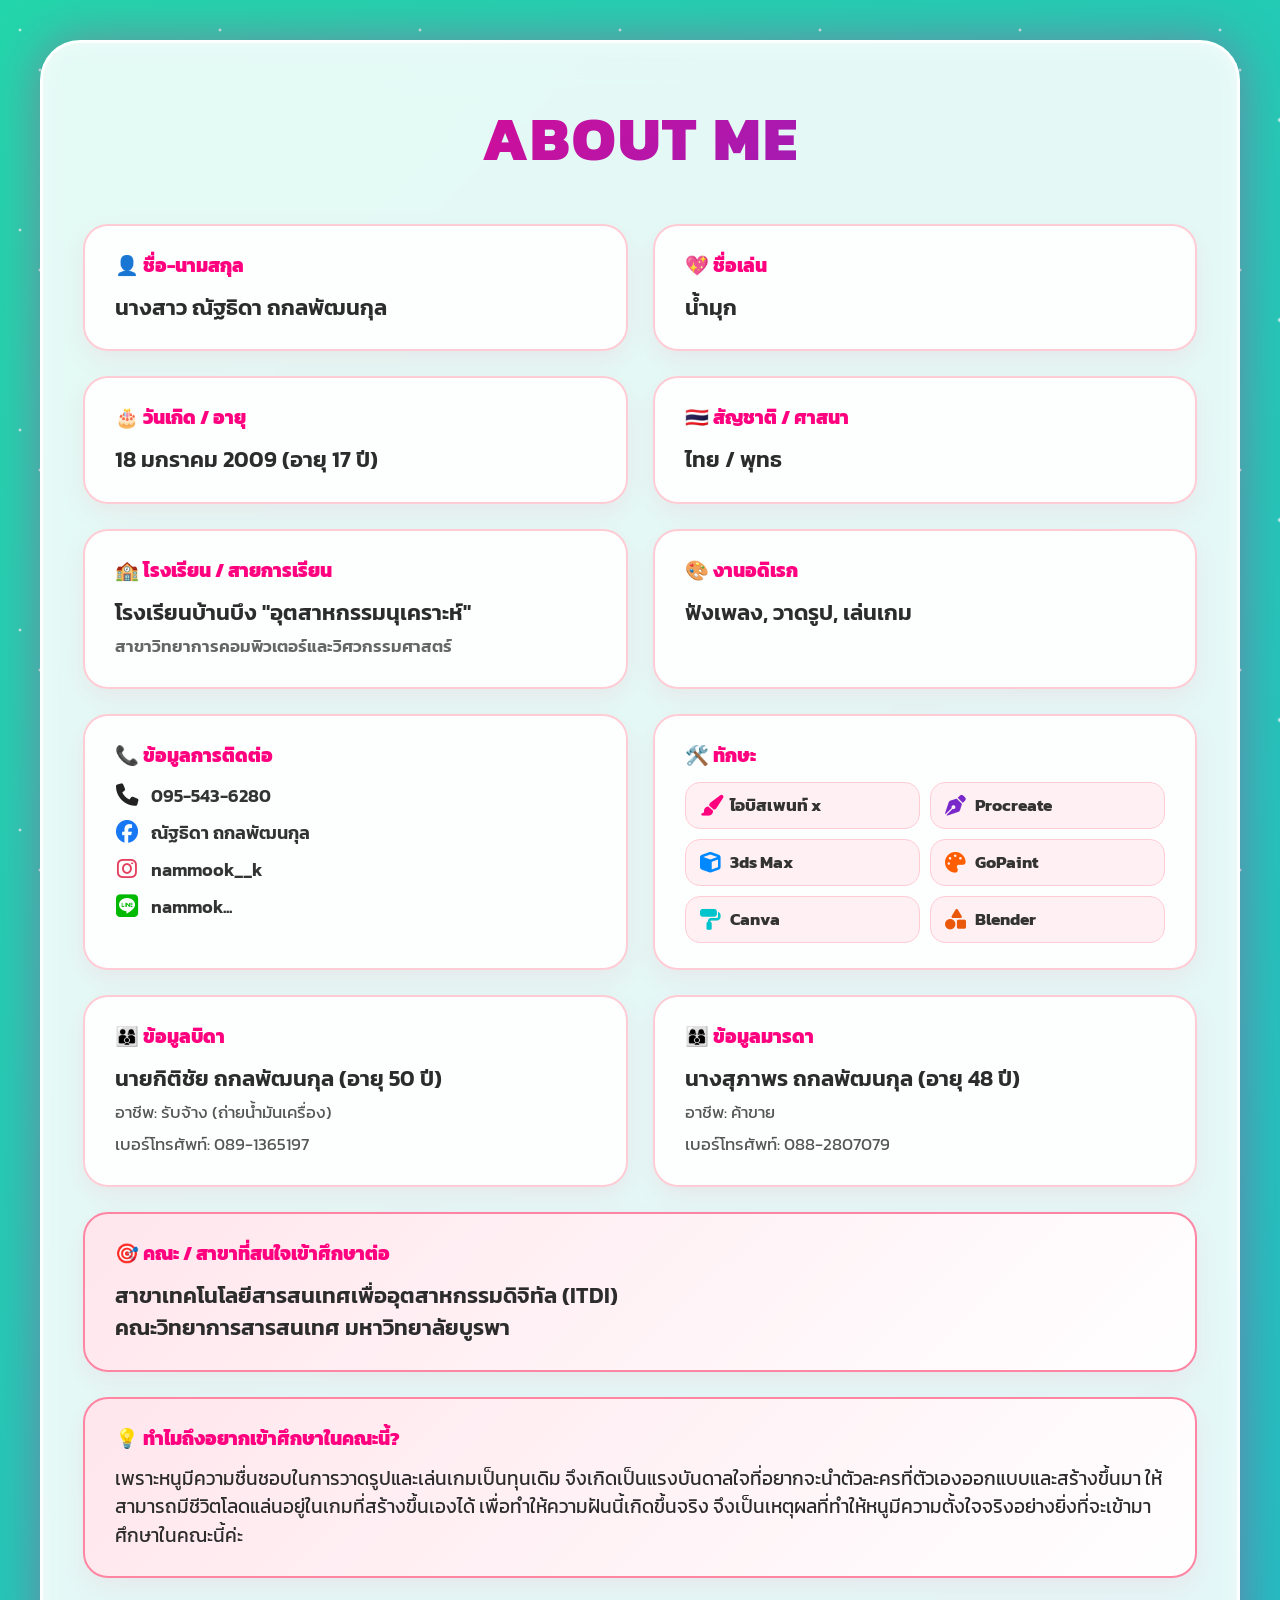
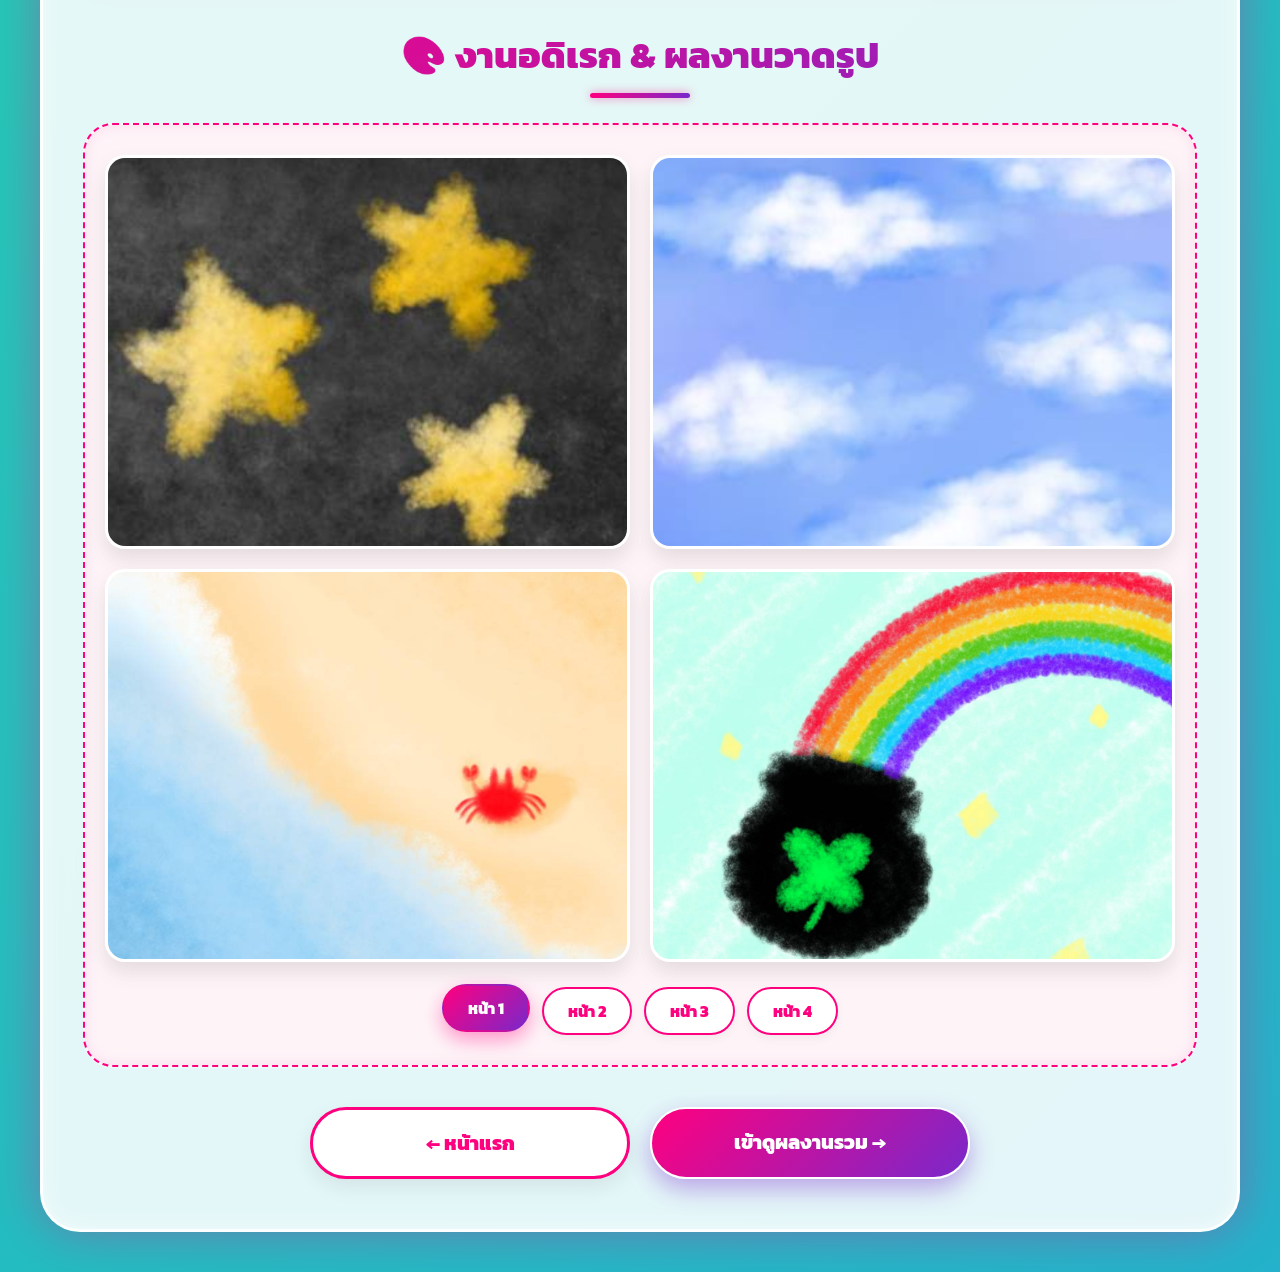
==== about.html @ 5d8fb96a "about.html" ====
<!DOCTYPE html>
<html lang="th">
<head>
    <meta charset="UTF-8">
    <meta name="viewport" content="width=device-width, initial-scale=1.0">
    <title>About Me - ประวัติส่วนตัว & งานอดิเรก</title>
    <link rel="preconnect" href="https://fonts.googleapis.com">
    <link rel="preconnect" href="https://fonts.gstatic.com" crossorigin>
    <link href="https://fonts.googleapis.com/css2?family=Kanit:wght@300;400;600;700;800&family=Sarabun:wght@400;600;700&display=swap" rel="stylesheet">
    <link rel="stylesheet" href="https://cdnjs.cloudflare.com/ajax/libs/font-awesome/6.4.0/css/all.min.css">
    
    <style>
        * {
            margin: 0;
            padding: 0;
            box-sizing: border-box;
            font-family: 'Kanit', 'Sarabun', sans-serif;
        }

        body {
            background: linear-gradient(-45deg, #ee7752, #e73c7e, #23a6d5, #23d5ab);
            background-size: 400% 400%;
            animation: gradientBG 15s ease infinite;
            min-height: 100vh;
            padding: 40px 20px;
            position: relative;
            overflow-x: hidden;
        }

        body::before {
            content: '';
            position: fixed;
            top: 0; left: 0; width: 100%; height: 100%;
            pointer-events: none;
            background: radial-gradient(2px 2px at 20px 30px, #fff, rgba(0,0,0,0)),
                        radial-gradient(2px 2px at 40px 70px, #fff, rgba(0,0,0,0)),
                        radial-gradient(3px 3px at 80px 120px, #fff, rgba(0,0,0,0)),
                        radial-gradient(2px 2px at 150px 200px, #fff, rgba(0,0,0,0));
            background-repeat: repeat;
            background-size: 200px 200px;
            animation: sparkle 4s linear infinite;
            z-index: 0;
        }

        .full-wrapper {
            position: relative;
            z-index: 1;
            width: 100%;
            max-width: 1200px;
            margin: 0 auto;
            background: rgba(255, 255, 255, 0.88);
            backdrop-filter: blur(20px);
            border-radius: 40px;
            border: 3px solid rgba(255, 255, 255, 0.9);
            box-shadow: 0 0 50px rgba(255, 0, 128, 0.35), inset 0 0 20px rgba(255, 255, 255, 0.5);
            padding: 50px 40px;
            animation: cardAppear 1s cubic-bezier(0.175, 0.885, 0.32, 1.275);
        }

        .page-title {
            font-size: 3.8rem;
            font-weight: 800;
            background: linear-gradient(135deg, #ff007f, #7928ca, #00dfd8);
            background-size: 200% auto;
            -webkit-background-clip: text;
            -webkit-text-fill-color: transparent;
            animation: textShine 3s linear infinite;
            text-align: center;
            margin-bottom: 40px;
            letter-spacing: 2px;
        }

        .section-title {
            font-size: 2.3rem;
            font-weight: 800;
            background: linear-gradient(135deg, #ff007f, #7928ca);
            -webkit-background-clip: text;
            -webkit-text-fill-color: transparent;
            text-align: center;
            margin: 50px 0 25px 0;
            position: relative;
        }

        .section-title::after {
            content: '';
            display: block;
            width: 100px;
            height: 5px;
            background: linear-gradient(90deg, #ff007f, #7928ca);
            margin: 10px auto 0;
            border-radius: 10px;
            box-shadow: 0 0 10px rgba(255, 0, 128, 0.5);
        }

        .grid-info {
            display: grid;
            grid-template-columns: repeat(2, 1fr);
            gap: 25px;
            margin-bottom: 20px;
        }

        .card-info {
            background: rgba(255, 255, 255, 0.95);
            border: 2px solid #ffccd5;
            border-radius: 25px;
            padding: 25px 30px;
            box-shadow: 0 10px 25px rgba(255, 51, 102, 0.08);
            transition: all 0.4s cubic-bezier(0.175, 0.885, 0.32, 1.275);
            position: relative;
            overflow: hidden;
        }

        .card-info:hover {
            transform: translateY(-8px) scale(1.02);
            border-color: #ff007f;
            box-shadow: 0 20px 40px rgba(255, 0, 128, 0.3);
            background: #ffffff;
        }

        .card-info.full-width {
            grid-column: span 2;
            background: linear-gradient(135deg, #ffe6ed 0%, #ffffff 100%);
            border-color: #ff85a2;
        }

        .label {
            font-size: 1.2rem;
            color: #ff007f;
            font-weight: 800;
            margin-bottom: 12px;
            display: flex;
            align-items: center;
            gap: 8px;
        }

        .value {
            font-size: 1.35rem;
            color: #2c2c2c;
            font-weight: 600;
            line-height: 1.5;
        }

        /* ข้อมูลการติดต่อ */
        .contact-list {
            display: flex;
            flex-direction: column;
            gap: 10px;
        }

        .contact-item {
            display: flex;
            align-items: center;
            gap: 12px;
            font-size: 1.15rem;
            font-weight: 600;
            color: #333;
        }

        .contact-item i {
            font-size: 1.4rem;
            width: 24px;
            text-align: center;
        }

        .contact-item .fa-phone { color: #222; }
        .contact-item .fa-facebook { color: #1877f2; }
        .contact-item .fa-instagram { color: #e4405f; }
        .contact-item .fa-line { color: #00b900; }

        /* ทักษะ */
        .skills-compact-grid {
            display: grid;
            grid-template-columns: repeat(2, 1fr);
            gap: 10px;
        }

        .skill-tag {
            display: flex;
            align-items: center;
            gap: 10px;
            background: #fff0f3;
            padding: 10px 14px;
            border-radius: 15px;
            border: 1px solid #ffccd5;
            font-weight: 700;
            font-size: 1.05rem;
            color: #333;
        }

        .skill-tag i {
            font-size: 1.3rem;
            width: 20px;
            text-align: center;
        }

        .hobby-section {
            background: rgba(255, 240, 245, 0.7);
            backdrop-filter: blur(10px);
            border: 2px dashed #ff007f;
            border-radius: 30px;
            padding: 30px 20px;
            margin-top: 20px;
            margin-bottom: 40px;
            box-shadow: inset 0 0 15px rgba(255, 0, 128, 0.1);
        }

        .gallery-grid {
            display: none;
            grid-template-columns: repeat(2, 1fr);
            gap: 20px;
            margin-bottom: 25px;
        }

        .gallery-grid.active {
            display: grid;
            animation: fadeIn 0.5s ease-in-out;
        }

        .gallery-item {
            position: relative;
            border-radius: 20px;
            overflow: hidden;
            background: #fff;
            box-shadow: 0 10px 20px rgba(0,0,0,0.1);
            border: 3px solid rgba(255, 255, 255, 0.9);
            aspect-ratio: 4 / 3;
            cursor: pointer;
            transition: all 0.4s cubic-bezier(0.175, 0.885, 0.32, 1.275);
        }

        .gallery-item:hover {
            transform: translateY(-8px) scale(1.03) rotate(1deg);
            border-color: #ff007f;
            box-shadow: 0 20px 35px rgba(255, 0, 128, 0.4);
        }

        .gallery-item img {
            width: 100%;
            height: 100%;
            object-fit: cover;
            display: block;
            transition: transform 0.5s ease;
        }

        .gallery-item:hover img {
            transform: scale(1.08);
        }

        .pagination {
            display: flex;
            justify-content: center;
            gap: 12px;
            flex-wrap: wrap;
        }

        .page-btn {
            background: #ffffff;
            border: 2px solid #ff007f;
            color: #ff007f;
            padding: 10px 24px;
            border-radius: 30px;
            font-weight: 800;
            font-size: 1rem;
            cursor: pointer;
            transition: all 0.3s ease;
            box-shadow: 0 4px 10px rgba(0,0,0,0.05);
        }

        .page-btn.active, .page-btn:hover {
            background: linear-gradient(135deg, #ff007f, #7928ca);
            color: #ffffff;
            border-color: transparent;
            box-shadow: 0 8px 20px rgba(255, 0, 128, 0.4);
            transform: translateY(-3px);
        }

        .btn-group {
            display: flex;
            gap: 20px;
            justify-content: center;
            margin-top: 30px;
        }

        .btn {
            display: inline-block;
            text-decoration: none;
            font-size: 1.25rem;
            font-weight: 800;
            padding: 18px 45px;
            border-radius: 50px;
            transition: all 0.4s cubic-bezier(0.175, 0.885, 0.32, 1.275);
            text-align: center;
            flex: 1;
            max-width: 320px;
            position: relative;
            overflow: hidden;
        }

        .btn-back {
            background: #ffffff;
            color: #ff007f;
            border: 3px solid #ff007f;
            box-shadow: 0 8px 20px rgba(0,0,0,0.08);
        }

        .btn-back:hover {
            background: #ff007f;
            color: #ffffff;
            transform: translateY(-5px);
            box-shadow: 0 15px 30px rgba(255, 0, 128, 0.4);
        }

        .btn-next {
            background: linear-gradient(135deg, #ff007f, #7928ca);
            color: #ffffff;
            border: 2px solid #ffffff;
            box-shadow: 0 10px 25px rgba(121, 40, 202, 0.4);
        }

        .btn-next:hover {
            transform: translateY(-5px) scale(1.03);
            box-shadow: 0 20px 40px rgba(255, 0, 128, 0.6);
            letter-spacing: 1px;
        }

        .modal {
            display: none;
            position: fixed;
            z-index: 1000;
            top: 0; left: 0;
            width: 100%; height: 100%;
            background-color: rgba(0,0,0,0.9);
            backdrop-filter: blur(10px);
            justify-content: center;
            align-items: center;
            padding: 20px;
        }

        .modal-img {
            max-width: 90%;
            max-height: 85vh;
            border-radius: 20px;
            box-shadow: 0 0 50px rgba(255,255,255,0.3);
            object-fit: contain;
            animation: zoomIn 0.3s ease;
        }

        .close-modal {
            position: absolute;
            top: 20px; right: 30px;
            color: #fff;
            font-size: 45px;
            font-weight: bold;
            cursor: pointer;
        }

        @keyframes gradientBG {
            0% { background-position: 0% 50%; }
            50% { background-position: 100% 50%; }
            100% { background-position: 0% 50%; }
        }

        @keyframes cardAppear {
            from { opacity: 0; transform: translateY(40px) scale(0.95); }
            to { opacity: 1; transform: translateY(0) scale(1); }
        }

        @keyframes textShine {
            to { background-position: 200% center; }
        }

        @keyframes sparkle {
            0% { transform: translateY(0); }
            100% { transform: translateY(-200px); }
        }

        @keyframes fadeIn {
            from { opacity: 0; transform: scale(0.98); }
            to { opacity: 1; transform: scale(1); }
        }

        @keyframes zoomIn {
            from { transform: scale(0.7); opacity: 0; }
            to { transform: scale(1); opacity: 1; }
        }

        @media (max-width: 800px) {
            .grid-info, .gallery-grid { grid-template-columns: 1fr; }
            .card-info.full-width { grid-column: span 1; }
            .skills-compact-grid { grid-template-columns: 1fr; }
            .full-wrapper { padding: 35px 20px; }
            .page-title { font-size: 2.5rem; }
            .btn-group { flex-direction: column; align-items: center; }
            .btn { max-width: 100%; width: 100%; }
        }
    </style>
</head>
<body>

    <div class="full-wrapper">
        <h1 class="page-title">ABOUT ME</h1>

        <div class="grid-info">
            <div class="card-info">
                <span class="label">👤 ชื่อ-นามสกุล</span>
                <p class="value">นางสาว ณัฐธิดา ถกลพัฒนกุล</p>
            </div>
            <div class="card-info">
                <span class="label">💖 ชื่อเล่น</span>
                <p class="value">น้ำมุก</p>
            </div>
            <div class="card-info">
                <span class="label">🎂 วันเกิด / อายุ</span>
                <p class="value">18 มกราคม 2009 (อายุ 17 ปี)</p>
            </div>
            <div class="card-info">
                <span class="label">🇹🇭 สัญชาติ / ศาสนา</span>
                <p class="value">ไทย / พุทธ</p>
            </div>
            <div class="card-info">
                <span class="label">🏫 โรงเรียน / สายการเรียน</span>
                <p class="value">โรงเรียนบ้านบึง "อุตสาหกรรมนุเคราะห์"<br><small style="color: #666; font-size: 1.05rem;">สาขาวิทยาการคอมพิวเตอร์และวิศวกรรมศาสตร์</small></p>
            </div>
            <div class="card-info">
                <span class="label">🎨 งานอดิเรก</span>
                <p class="value">ฟังเพลง, วาดรูป, เล่นเกม</p>
            </div>

            <!-- การ์ดข้อมูลการติดต่อ (ฝั่งซ้าย) -->
            <div class="card-info">
                <span class="label">📞 ข้อมูลการติดต่อ</span>
                <div class="contact-list">
                    <div class="contact-item"><i class="fa-solid fa-phone"></i> 095-543-6280</div>
                    <div class="contact-item"><i class="fa-brands fa-facebook"></i> ณัฐธิดา ถกลพัฒนกุล</div>
                    <div class="contact-item"><i class="fa-brands fa-instagram"></i> nammook__k</div>
                    <div class="contact-item"><i class="fa-brands fa-line"></i> nammok...</div>
                </div>
            </div>

            <!-- การ์ดทักษะ (ฝั่งขวา - ใช้ไอคอน FontAwesome ไม่ต้องพึ่งไฟล์รูป) -->
            <div class="card-info">
                <span class="label">🛠️ ทักษะ</span>
                <div class="skills-compact-grid">
                    <div class="skill-tag">
                        <i class="fa-solid fa-paintbrush" style="color: #ff007f;"></i>
                        <span>ไอบิสเพนท์ x</span>
                    </div>
                    <div class="skill-tag">
                        <i class="fa-solid fa-pen-nib" style="color: #7928ca;"></i>
                        <span>Procreate</span>
                    </div>
                    <div class="skill-tag">
                        <i class="fa-solid fa-cube" style="color: #0088ff;"></i>
                        <span>3ds Max</span>
                    </div>
                    <div class="skill-tag">
                        <i class="fa-solid fa-palette" style="color: #ff5e00;"></i>
                        <span>GoPaint</span>
                    </div>
                    <div class="skill-tag">
                        <i class="fa-solid fa-paint-roller" style="color: #00c4cc;"></i>
                        <span>Canva</span>
                    </div>
                    <div class="skill-tag">
                        <i class="fa-solid fa-shapes" style="color: #ea580c;"></i>
                        <span>Blender</span>
                    </div>
                </div>
            </div>

            <!-- ข้อมูลครอบครัว -->
            <div class="card-info">
                <span class="label">👨‍👩‍👦 ข้อมูลบิดา</span>
                <p class="value">
                    นายกิติชัย ถกลพัฒนกุล (อายุ 50 ปี)<br>
                    <small style="color: #555; font-size: 1.05rem; font-weight: 400;">
                        อาชีพ: รับจ้าง (ถ่ายน้ำมันเครื่อง)<br>
                        เบอร์โทรศัพท์: 089-1365197
                    </small>
                </p>
            </div>
            <div class="card-info">
                <span class="label">👩‍👩‍👦 ข้อมูลมารดา</span>
                <p class="value">
                    นางสุภาพร ถกลพัฒนกุล (อายุ 48 ปี)<br>
                    <small style="color: #555; font-size: 1.05rem; font-weight: 400;">
                        อาชีพ: ค้าขาย<br>
                        เบอร์โทรศัพท์: 088-2807079
                    </small>
                </p>
            </div>

            <!-- คณะที่สนใจ -->
            <div class="card-info full-width">
                <span class="label">🎯 คณะ / สาขาที่สนใจเข้าศึกษาต่อ</span>
                <p class="value">สาขาเทคโนโลยีสารสนเทศเพื่ออุตสาหกรรมดิจิทัล (ITDI)<br>คณะวิทยาการสารสนเทศ มหาวิทยาลัยบูรพา</p>
            </div>
            <div class="card-info full-width">
                <span class="label">💡 ทำไมถึงอยากเข้าศึกษาในคณะนี้?</span>
                <p class="value" style="font-weight: 400; font-size: 1.2rem;">
                    เพราะหนูมีความชื่นชอบในการวาดรูปและเล่นเกมเป็นทุนเดิม จึงเกิดเป็นแรงบันดาลใจที่อยากจะนำตัวละครที่ตัวเองออกแบบและสร้างขึ้นมา ให้สามารถมีชีวิตโลดแล่นอยู่ในเกมที่สร้างขึ้นเองได้ เพื่อทำให้ความฝันนี้เกิดขึ้นจริง จึงเป็นเหตุผลที่ทำให้หนูมีความตั้งใจจริงอย่างยิ่งที่จะเข้ามาศึกษาในคณะนี้ค่ะ
                </p>
            </div>
        </div>

        <!-- งานอดิเรก & ผลงานวาดรูป -->
        <h2 class="section-title">🎨 งานอดิเรก & ผลงานวาดรูป</h2>
        
        <div class="hobby-section">
            <div class="gallery-grid active" id="hobby-page-1">
                <div class="gallery-item" onclick="openModal('รูป 1.jpg')"><img src="รูป 1.jpg" alt="รูป 1"></div>
                <div class="gallery-item" onclick="openModal('รูป 2.jpg')"><img src="รูป 2.jpg" alt="รูป 2"></div>
                <div class="gallery-item" onclick="openModal('รูป 3.jpg')"><img src="รูป 3.jpg" alt="รูป 3"></div>
                <div class="gallery-item" onclick="openModal('รูป 4.jpg')"><img src="รูป 4.jpg" alt="รูป 4"></div>
            </div>

            <div class="gallery-grid" id="hobby-page-2">
                <div class="gallery-item" onclick="openModal('เอา 1.jpg')"><img src="เอา 1.jpg" alt="เอา 1"></div>
                <div class="gallery-item" onclick="openModal('เอา 2.jpg')"><img src="เอา 2.jpg" alt="เอา 2"></div>
                <div class="gallery-item" onclick="openModal('เอา 3.jpg')"><img src="เอา 3.jpg" alt="เอา 3"></div>
                <div class="gallery-item" onclick="openModal('เอา 4.jpg')"><img src="เอา 4.jpg" alt="เอา 4"></div>
            </div>

            <div class="gallery-grid" id="hobby-page-3">
                <div class="gallery-item" onclick="openModal('เอา 5.jpg')"><img src="เอา 5.jpg" alt="เอา 5"></div>
                <div class="gallery-item" onclick="openModal('เอา 6.jpg')"><img src="เอา 6.jpg" alt="เอา 6"></div>
                <div class="gallery-item" onclick="openModal('เอา 7.jpg')"><img src="เอา 7.jpg" alt="เอา 7"></div>
                <div class="gallery-item" onclick="openModal('เอา 8.jpg')"><img src="เอา 8.jpg" alt="เอา 8"></div>
            </div>

            <div class="gallery-grid" id="hobby-page-4">
                <div class="gallery-item" onclick="openModal('เอา 9.jpg')"><img src="เอา 9.jpg" alt="เอา 9"></div>
                <div class="gallery-item" onclick="openModal('เอา 10.jpg')"><img src="เอา 10.jpg" alt="เอา 10"></div>
                <div class="gallery-item" onclick="openModal('เอา 11.jpg')"><img src="เอา 11.jpg" alt="เอา 11"></div>
                <div class="gallery-item" onclick="openModal('เอา 12.jpg')"><img src="เอา 12.jpg" alt="เอา 12"></div>
            </div>

            <div class="pagination">
                <button class="page-btn active" onclick="changeHobbyPage(1, event)">หน้า 1</button>
                <button class="page-btn" onclick="changeHobbyPage(2, event)">หน้า 2</button>
                <button class="page-btn" onclick="changeHobbyPage(3, event)">หน้า 3</button>
                <button class="page-btn" onclick="changeHobbyPage(4, event)">หน้า 4</button>
            </div>
        </div>

        <div class="btn-group">
            <a href="index.html" class="btn btn-back">&larr; หน้าแรก</a>
            <a href="portfolio.html" class="btn btn-next">เข้าดูผลงานรวม &rarr;</a>
        </div>
    </div>

    <div id="imageModal" class="modal" onclick="closeModal()">
        <span class="close-modal">&times;</span>
        <img class="modal-img" id="imgFull">
    </div>

    <script>
        function changeHobbyPage(pageNum, evt) {
            document.querySelectorAll('.hobby-section .gallery-grid').forEach(grid => {
                grid.classList.remove('active');
            });
            document.querySelectorAll('.hobby-section .page-btn').forEach(btn => {
                btn.classList.remove('active');
            });

            document.getElementById('hobby-page-' + pageNum).classList.add('active');
            evt.target.classList.add('active');
        }

        function openModal(src) {
            document.getElementById('imageModal').style.display = 'flex';
            document.getElementById('imgFull').src = src;
        }

        function closeModal() {
            document.getElementById('imageModal').style.display = 'none';
        }
    </script>
</body>
</html>
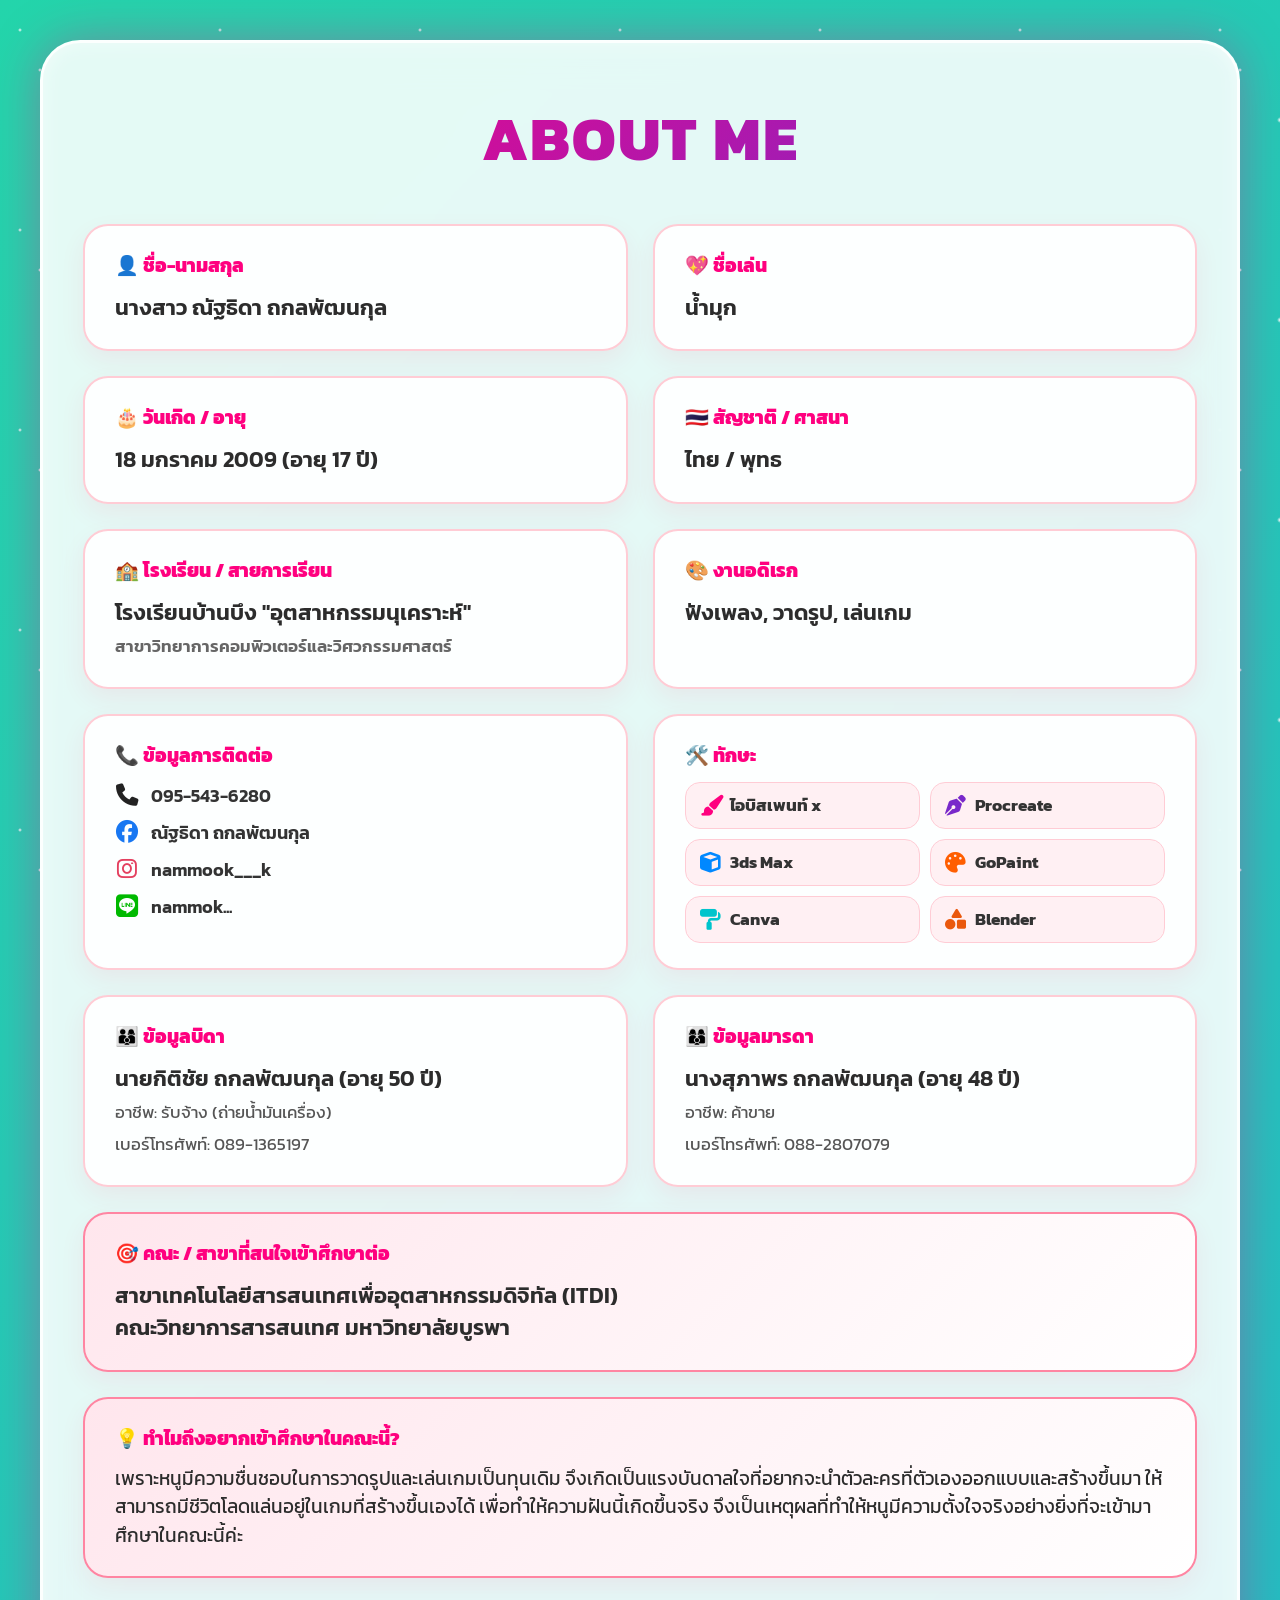
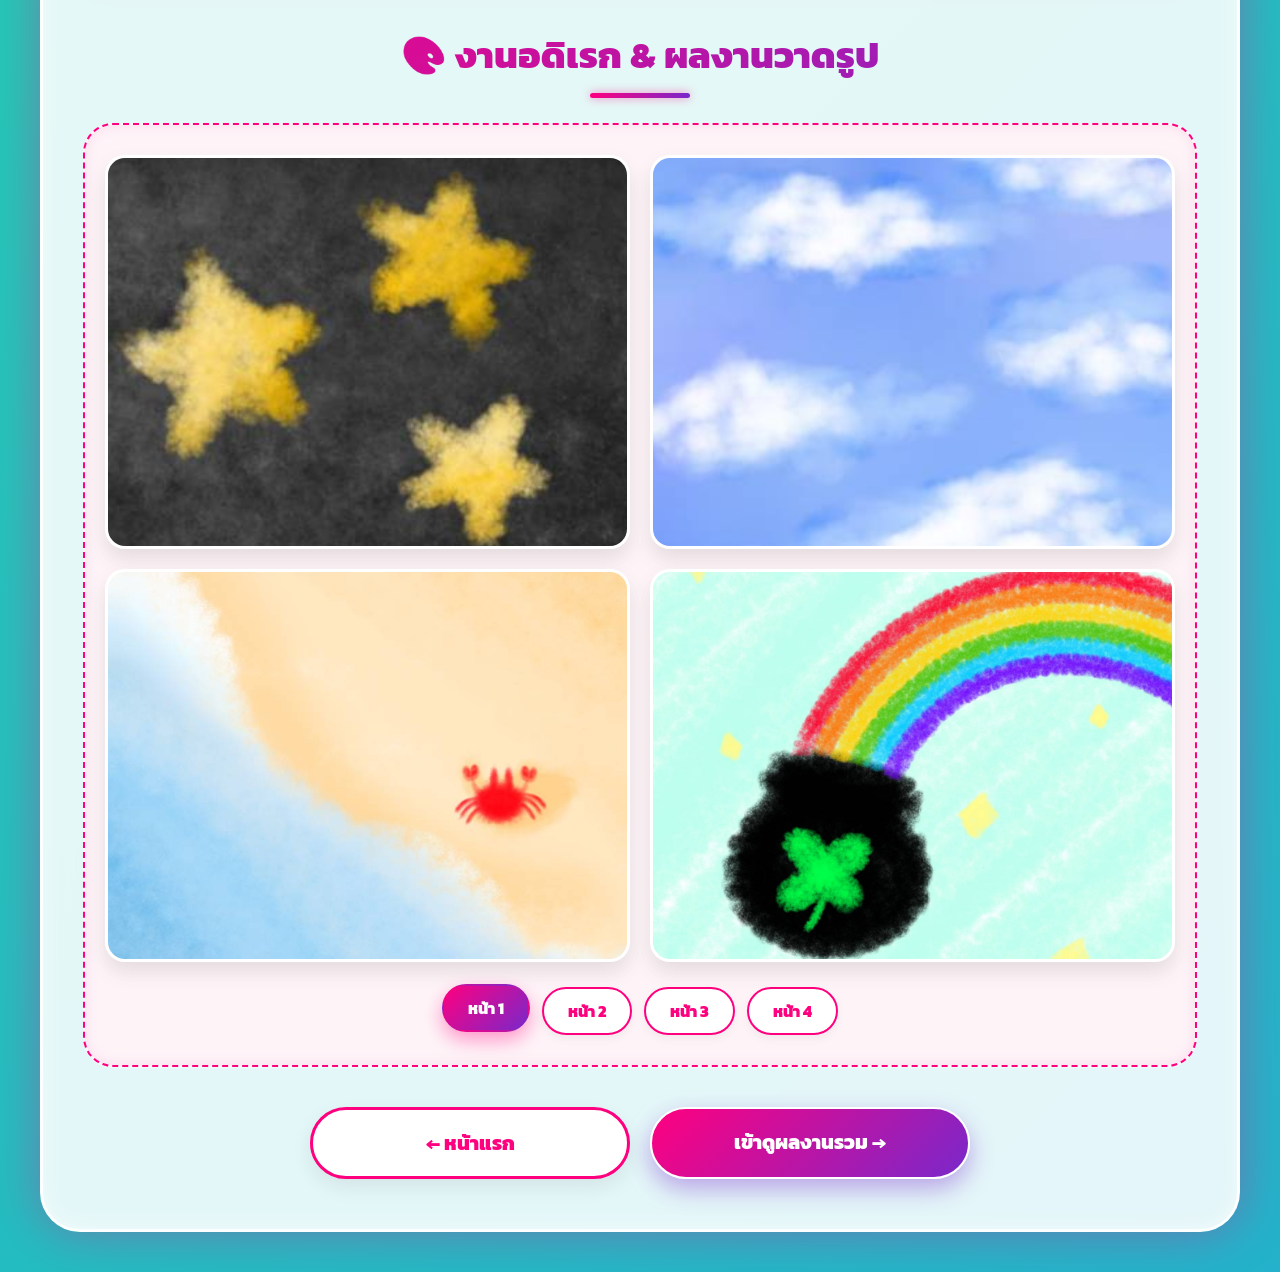
==== commit 5d8a22e8: "about.html" ====
--- a/about.html
+++ b/about.html
@@ -432,7 +432,7 @@
                 <div class="contact-list">
                     <div class="contact-item"><i class="fa-solid fa-phone"></i> 095-543-6280</div>
                     <div class="contact-item"><i class="fa-brands fa-facebook"></i> ณัฐธิดา ถกลพัฒนกุล</div>
-                    <div class="contact-item"><i class="fa-brands fa-instagram"></i> nammook__k</div>
+                    <div class="contact-item"><i class="fa-brands fa-instagram"></i> nammook___k</div>
                     <div class="contact-item"><i class="fa-brands fa-line"></i> nammok...</div>
                 </div>
             </div>
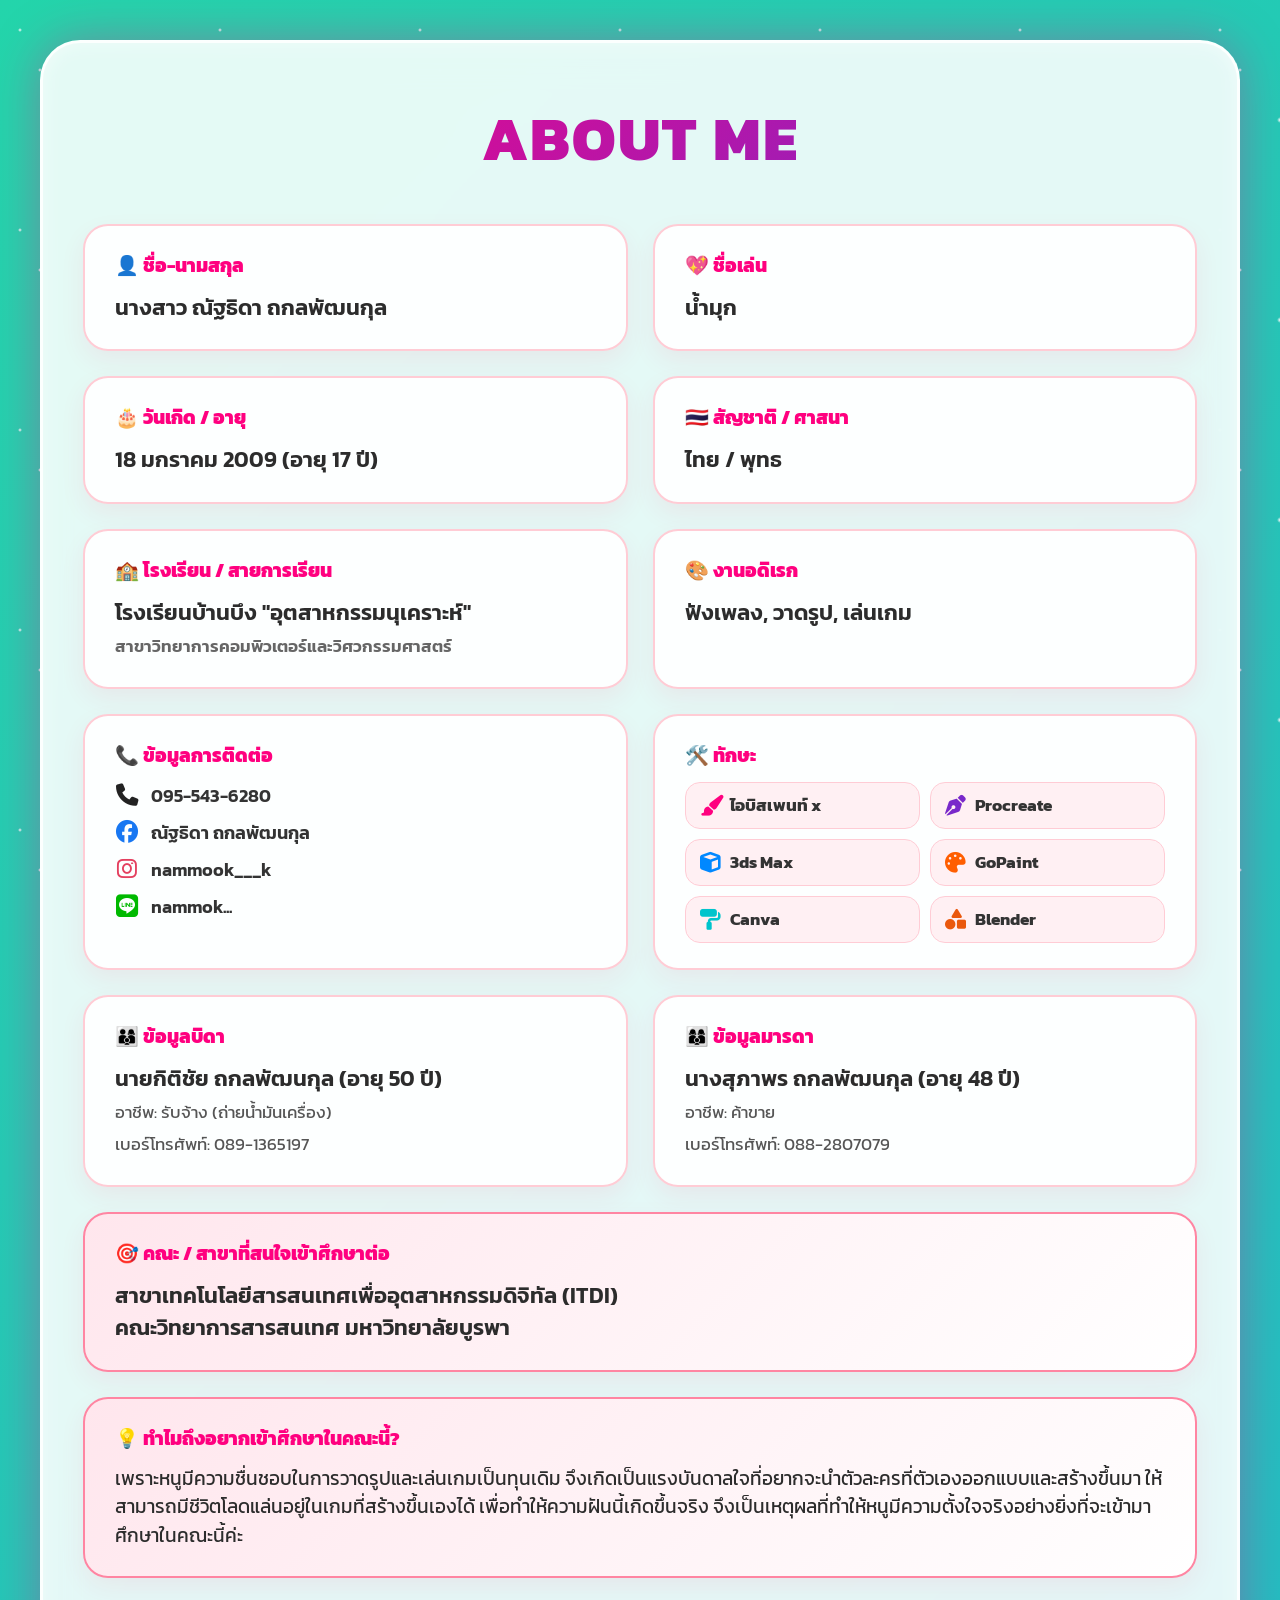
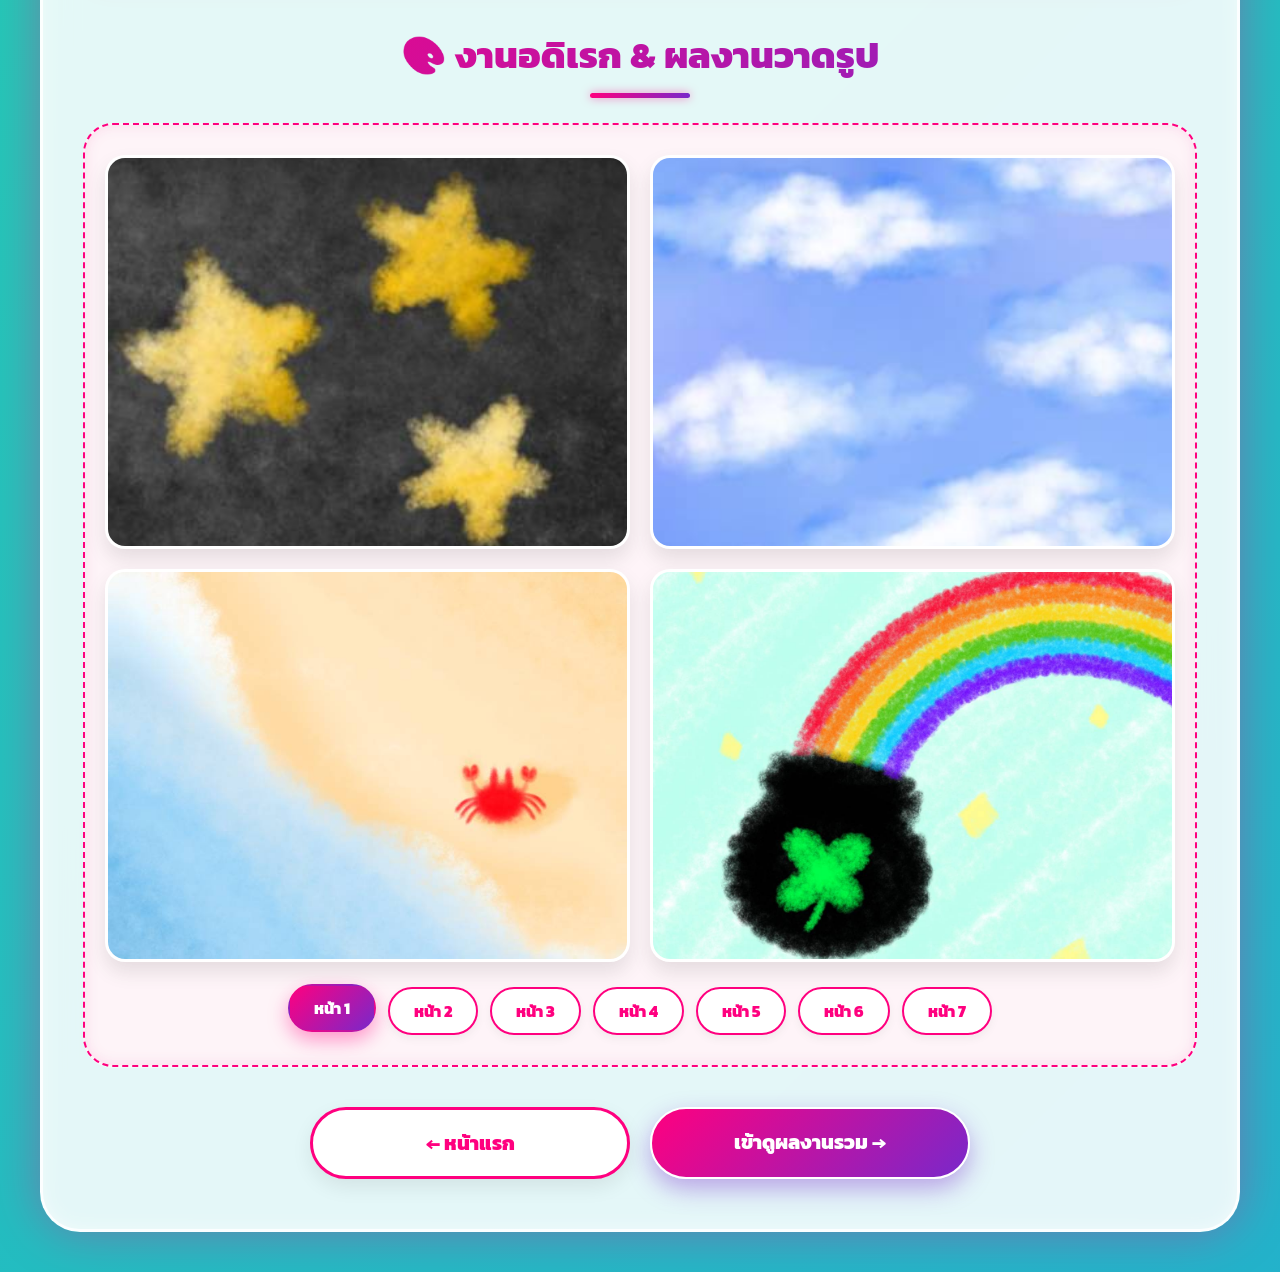
==== commit 7db7f5ae: "about.html" ====
--- a/about.html
+++ b/about.html
@@ -507,6 +507,7 @@
         <h2 class="section-title">🎨 งานอดิเรก & ผลงานวาดรูป</h2>
         
         <div class="hobby-section">
+            <!-- หน้า 1 -->
             <div class="gallery-grid active" id="hobby-page-1">
                 <div class="gallery-item" onclick="openModal('รูป 1.jpg')"><img src="รูป 1.jpg" alt="รูป 1"></div>
                 <div class="gallery-item" onclick="openModal('รูป 2.jpg')"><img src="รูป 2.jpg" alt="รูป 2"></div>
@@ -514,6 +515,7 @@
                 <div class="gallery-item" onclick="openModal('รูป 4.jpg')"><img src="รูป 4.jpg" alt="รูป 4"></div>
             </div>
 
+            <!-- หน้า 2 -->
             <div class="gallery-grid" id="hobby-page-2">
                 <div class="gallery-item" onclick="openModal('เอา 1.jpg')"><img src="เอา 1.jpg" alt="เอา 1"></div>
                 <div class="gallery-item" onclick="openModal('เอา 2.jpg')"><img src="เอา 2.jpg" alt="เอา 2"></div>
@@ -521,6 +523,7 @@
                 <div class="gallery-item" onclick="openModal('เอา 4.jpg')"><img src="เอา 4.jpg" alt="เอา 4"></div>
             </div>
 
+            <!-- หน้า 3 -->
             <div class="gallery-grid" id="hobby-page-3">
                 <div class="gallery-item" onclick="openModal('เอา 5.jpg')"><img src="เอา 5.jpg" alt="เอา 5"></div>
                 <div class="gallery-item" onclick="openModal('เอา 6.jpg')"><img src="เอา 6.jpg" alt="เอา 6"></div>
@@ -528,6 +531,7 @@
                 <div class="gallery-item" onclick="openModal('เอา 8.jpg')"><img src="เอา 8.jpg" alt="เอา 8"></div>
             </div>
 
+            <!-- หน้า 4 -->
             <div class="gallery-grid" id="hobby-page-4">
                 <div class="gallery-item" onclick="openModal('เอา 9.jpg')"><img src="เอา 9.jpg" alt="เอา 9"></div>
                 <div class="gallery-item" onclick="openModal('เอา 10.jpg')"><img src="เอา 10.jpg" alt="เอา 10"></div>
@@ -535,11 +539,39 @@
                 <div class="gallery-item" onclick="openModal('เอา 12.jpg')"><img src="เอา 12.jpg" alt="เอา 12"></div>
             </div>
 
+            <!-- หน้า 5 -->
+            <div class="gallery-grid" id="hobby-page-5">
+                <div class="gallery-item" onclick="openModal('วาด 1.jpg')"><img src="วาด 1.jpg" alt="วาด 1"></div>
+                <div class="gallery-item" onclick="openModal('วาด 2.jpg')"><img src="วาด 2.jpg" alt="วาด 2"></div>
+                <div class="gallery-item" onclick="openModal('วาด 3.jpg')"><img src="วาด 3.jpg" alt="วาด 3"></div>
+                <div class="gallery-item" onclick="openModal('วาด 4.jpg')"><img src="วาด 4.jpg" alt="วาด 4"></div>
+            </div>
+
+            <!-- หน้า 6 -->
+            <div class="gallery-grid" id="hobby-page-6">
+                <div class="gallery-item" onclick="openModal('วาด 5.jpg')"><img src="วาด 5.jpg" alt="วาด 5"></div>
+                <div class="gallery-item" onclick="openModal('วาด 6.jpg')"><img src="วาด 6.jpg" alt="วาด 6"></div>
+                <div class="gallery-item" onclick="openModal('วาด 7.jpg')"><img src="วาด 7.jpg" alt="วาด 7"></div>
+                <div class="gallery-item" onclick="openModal('วาด 8.jpg')"><img src="วาด 8.jpg" alt="วาด 8"></div>
+            </div>
+
+            <!-- หน้า 7 -->
+            <div class="gallery-grid" id="hobby-page-7">
+                <div class="gallery-item" onclick="openModal('วาด 9.jpg')"><img src="วาด 9.jpg" alt="วาด 9"></div>
+                <div class="gallery-item" onclick="openModal('วาด 10.jpg')"><img src="วาด 10.jpg" alt="วาด 10"></div>
+                <div class="gallery-item" onclick="openModal('วาด 11.jpg')"><img src="วาด 11.jpg" alt="วาด 11"></div>
+                <div class="gallery-item" onclick="openModal('วาด 12.jpg')"><img src="วาด 12.jpg" alt="วาด 12"></div>
+            </div>
+
+            <!-- ปุ่มเปลี่ยนหน้า (1 ถึง 7) -->
             <div class="pagination">
                 <button class="page-btn active" onclick="changeHobbyPage(1, event)">หน้า 1</button>
                 <button class="page-btn" onclick="changeHobbyPage(2, event)">หน้า 2</button>
                 <button class="page-btn" onclick="changeHobbyPage(3, event)">หน้า 3</button>
                 <button class="page-btn" onclick="changeHobbyPage(4, event)">หน้า 4</button>
+                <button class="page-btn" onclick="changeHobbyPage(5, event)">หน้า 5</button>
+                <button class="page-btn" onclick="changeHobbyPage(6, event)">หน้า 6</button>
+                <button class="page-btn" onclick="changeHobbyPage(7, event)">หน้า 7</button>
             </div>
         </div>
 
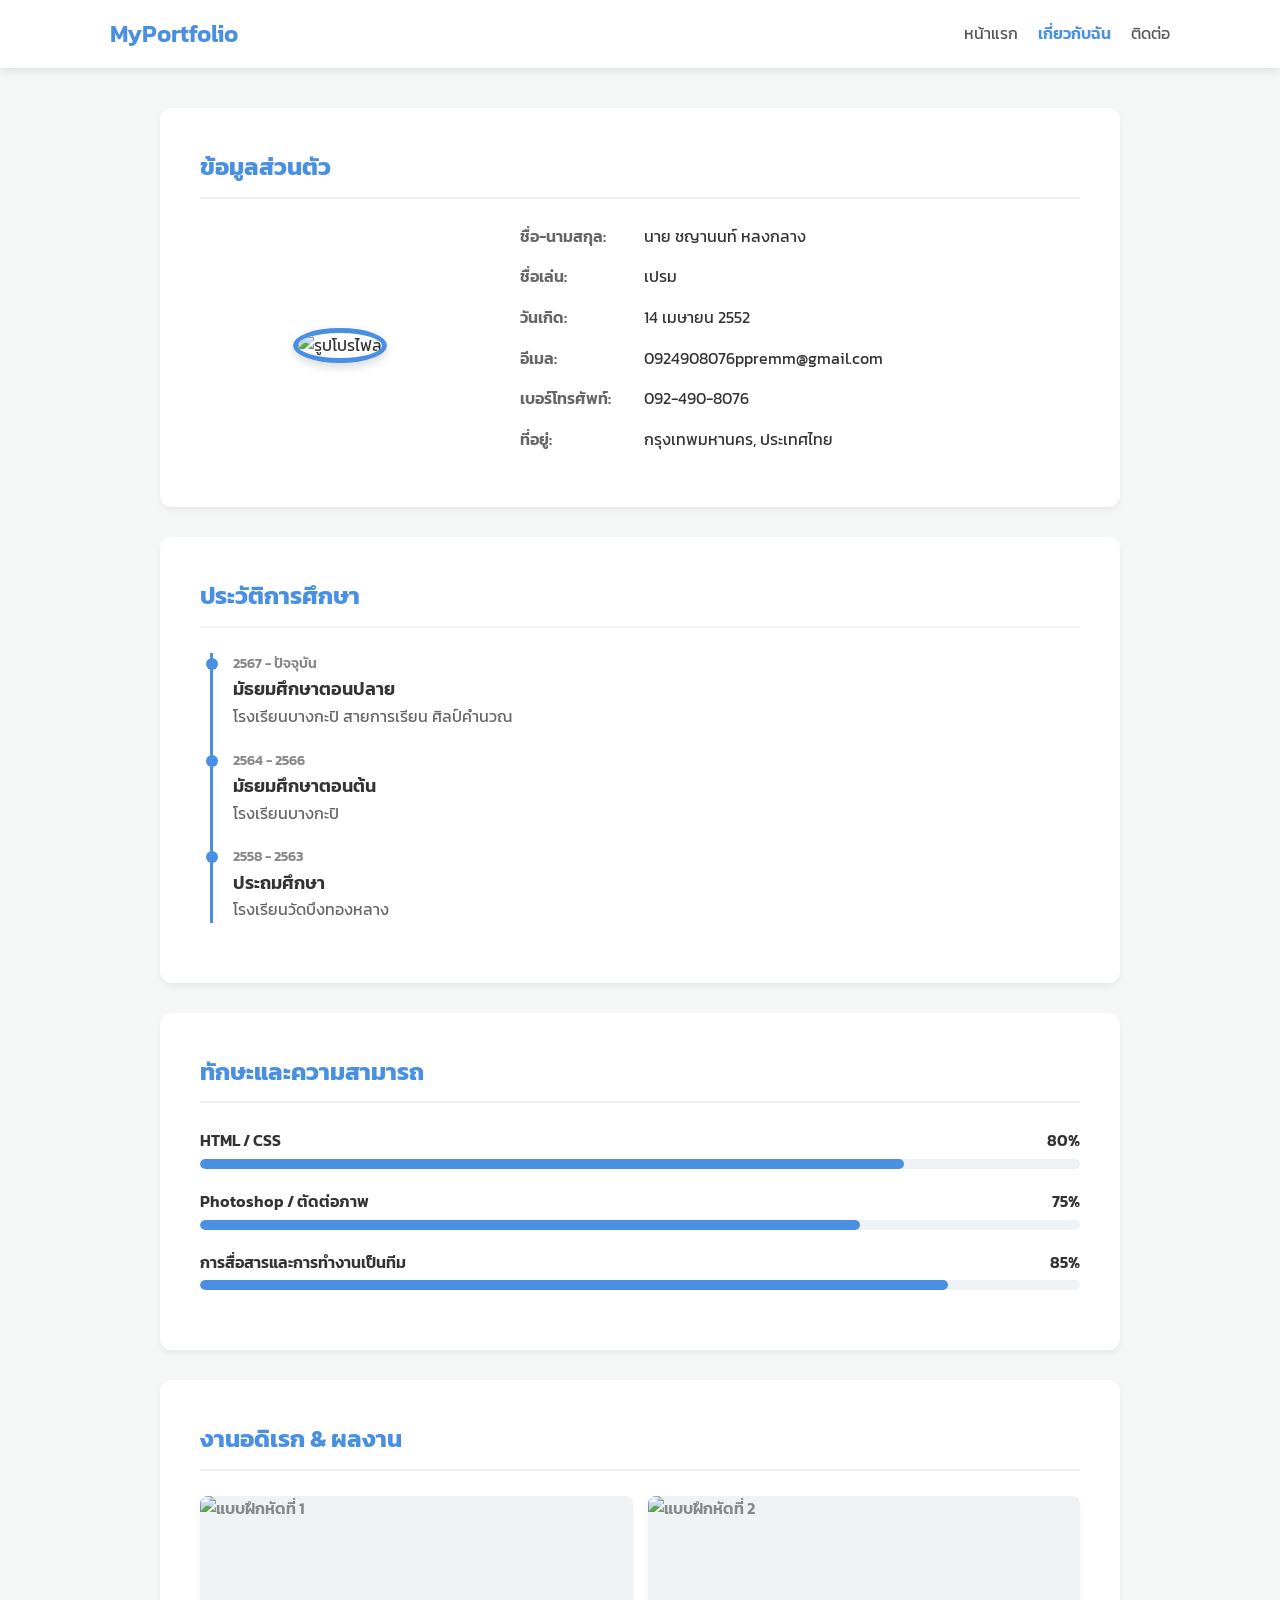
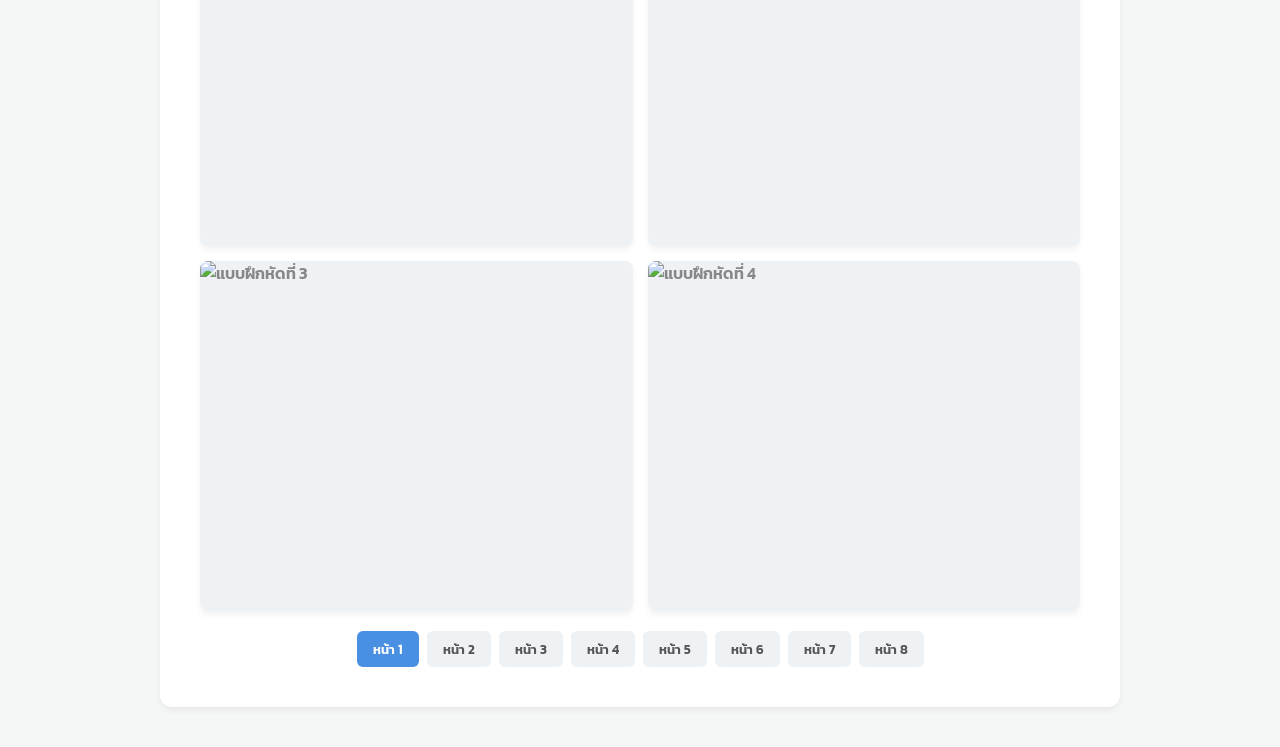
==== commit 0b60e7b8: "about.html" ====
--- a/about.html
+++ b/about.html
@@ -3,567 +3,478 @@
 <head>
     <meta charset="UTF-8">
     <meta name="viewport" content="width=device-width, initial-scale=1.0">
-    <title>About Me - ประวัติส่วนตัว & งานอดิเรก</title>
-    <link rel="preconnect" href="https://fonts.googleapis.com">
-    <link rel="preconnect" href="https://fonts.gstatic.com" crossorigin>
-    <link href="https://fonts.googleapis.com/css2?family=Kanit:wght@300;400;600;700;800&family=Sarabun:wght@400;600;700&display=swap" rel="stylesheet">
-    <link rel="stylesheet" href="https://cdnjs.cloudflare.com/ajax/libs/font-awesome/6.4.0/css/all.min.css">
-    
+    <title>เกี่ยวกับฉัน - Portfolio</title>
+    <!-- นำเข้า Google Font "Kanit" -->
+    <link href="https://fonts.googleapis.com/css2?family=Kanit:wght@300;400;600&display=swap" rel="stylesheet">
     <style>
         * {
+            box-sizing: border-box;
+            font-family: 'Kanit', sans-serif;
             margin: 0;
             padding: 0;
-            box-sizing: border-box;
-            font-family: 'Kanit', 'Sarabun', sans-serif;
         }
 
         body {
-            background: linear-gradient(-45deg, #ee7752, #e73c7e, #23a6d5, #23d5ab);
-            background-size: 400% 400%;
-            animation: gradientBG 15s ease infinite;
-            min-height: 100vh;
-            padding: 40px 20px;
+            background-color: #f4f7f6;
+            color: #333;
+            line-height: 1.6;
+        }
+
+        /* Navigation Bar */
+        nav {
+            background-color: #ffffff;
+            box-shadow: 0 2px 10px rgba(0,0,0,0.1);
+            position: sticky;
+            top: 0;
+            z-index: 1000;
+        }
+
+        .nav-container {
+            max-width: 1100px;
+            margin: 0 auto;
+            display: flex;
+            justify-content: space-between;
+            align-items: center;
+            padding: 15px 20px;
+        }
+
+        .logo {
+            font-size: 24px;
+            font-weight: 600;
+            color: #4A90E2;
+            text-decoration: none;
+        }
+
+        .nav-links {
+            list-style: none;
+            display: flex;
+            gap: 20px;
+        }
+
+        .nav-links a {
+            text-decoration: none;
+            color: #555;
+            font-weight: 400;
+            transition: color 0.3s;
+        }
+
+        .nav-links a:hover,
+        .nav-links a.active {
+            color: #4A90E2;
+            font-weight: 600;
+        }
+
+        /* Main Container */
+        .container {
+            max-width: 1000px;
+            margin: 40px auto;
+            padding: 0 20px;
+        }
+
+        /* Section Styling */
+        .section {
+            background: #ffffff;
+            border-radius: 12px;
+            padding: 40px;
+            margin-bottom: 30px;
+            box-shadow: 0 4px 6px rgba(0,0,0,0.05);
+        }
+
+        .section-title {
+            font-size: 24px;
+            color: #4A90E2;
+            margin-bottom: 25px;
+            border-bottom: 2px solid #eef2f5;
+            padding-bottom: 10px;
+        }
+
+        /* Profile Section Layout */
+        .profile-wrapper {
+            display: flex;
+            gap: 40px;
+            align-items: center;
+            flex-wrap: wrap;
+        }
+
+        .profile-img-container {
+            flex: 1;
+            min-width: 250px;
+            text-align: center;
+        }
+
+        .profile-img {
+            width: 220px;
+            height: 220px;
+            border-radius: 50%;
+            object-fit: cover;
+            border: 5px solid #4A90E2;
+            box-shadow: 0 4px 10px rgba(0,0,0,0.15);
+        }
+
+        .profile-info {
+            flex: 2;
+            min-width: 300px;
+        }
+
+        .info-group {
+            margin-bottom: 15px;
+        }
+
+        .info-label {
+            font-weight: 600;
+            color: #666;
+            width: 120px;
+            display: inline-block;
+        }
+
+        .info-value {
+            color: #333;
+        }
+
+        /* Education Timeline */
+        .timeline {
+            border-left: 3px solid #4A90E2;
+            padding-left: 20px;
+            margin-left: 10px;
+        }
+
+        .timeline-item {
+            margin-bottom: 20px;
             position: relative;
-            overflow-x: hidden;
-        }
-
-        body::before {
+        }
+
+        .timeline-item::before {
             content: '';
-            position: fixed;
-            top: 0; left: 0; width: 100%; height: 100%;
-            pointer-events: none;
-            background: radial-gradient(2px 2px at 20px 30px, #fff, rgba(0,0,0,0)),
-                        radial-gradient(2px 2px at 40px 70px, #fff, rgba(0,0,0,0)),
-                        radial-gradient(3px 3px at 80px 120px, #fff, rgba(0,0,0,0)),
-                        radial-gradient(2px 2px at 150px 200px, #fff, rgba(0,0,0,0));
-            background-repeat: repeat;
-            background-size: 200px 200px;
-            animation: sparkle 4s linear infinite;
-            z-index: 0;
-        }
-
-        .full-wrapper {
-            position: relative;
-            z-index: 1;
+            width: 12px;
+            height: 12px;
+            background: #4A90E2;
+            border-radius: 50%;
+            position: absolute;
+            left: -27.5px;
+            top: 5px;
+        }
+
+        .timeline-year {
+            font-size: 14px;
+            color: #888;
+            font-weight: 600;
+        }
+
+        .timeline-title {
+            font-size: 18px;
+            font-weight: 600;
+            color: #333;
+        }
+
+        .timeline-desc {
+            color: #666;
+        }
+
+        /* Skills Progress Bars */
+        .skill-item {
+            margin-bottom: 20px;
+        }
+
+        .skill-name {
+            display: flex;
+            justify-content: space-between;
+            margin-bottom: 5px;
+            font-weight: 600;
+        }
+
+        .progress-bar {
             width: 100%;
-            max-width: 1200px;
-            margin: 0 auto;
-            background: rgba(255, 255, 255, 0.88);
-            backdrop-filter: blur(20px);
-            border-radius: 40px;
-            border: 3px solid rgba(255, 255, 255, 0.9);
-            box-shadow: 0 0 50px rgba(255, 0, 128, 0.35), inset 0 0 20px rgba(255, 255, 255, 0.5);
-            padding: 50px 40px;
-            animation: cardAppear 1s cubic-bezier(0.175, 0.885, 0.32, 1.275);
-        }
-
-        .page-title {
-            font-size: 3.8rem;
-            font-weight: 800;
-            background: linear-gradient(135deg, #ff007f, #7928ca, #00dfd8);
-            background-size: 200% auto;
-            -webkit-background-clip: text;
-            -webkit-text-fill-color: transparent;
-            animation: textShine 3s linear infinite;
-            text-align: center;
-            margin-bottom: 40px;
-            letter-spacing: 2px;
-        }
-
-        .section-title {
-            font-size: 2.3rem;
-            font-weight: 800;
-            background: linear-gradient(135deg, #ff007f, #7928ca);
-            -webkit-background-clip: text;
-            -webkit-text-fill-color: transparent;
-            text-align: center;
-            margin: 50px 0 25px 0;
-            position: relative;
-        }
-
-        .section-title::after {
-            content: '';
-            display: block;
-            width: 100px;
-            height: 5px;
-            background: linear-gradient(90deg, #ff007f, #7928ca);
-            margin: 10px auto 0;
-            border-radius: 10px;
-            box-shadow: 0 0 10px rgba(255, 0, 128, 0.5);
-        }
-
-        .grid-info {
+            height: 10px;
+            background-color: #eef2f5;
+            border-radius: 5px;
+            overflow: hidden;
+        }
+
+        .progress {
+            height: 100%;
+            background-color: #4A90E2;
+            border-radius: 5px;
+
+        }
+
+        /* Hobbies / Gallery Grid */
+        .gallery-grid {
             display: grid;
             grid-template-columns: repeat(2, 1fr);
-            gap: 25px;
-            margin-bottom: 20px;
-        }
-
-        .card-info {
-            background: rgba(255, 255, 255, 0.95);
-            border: 2px solid #ffccd5;
-            border-radius: 25px;
-            padding: 25px 30px;
-            box-shadow: 0 10px 25px rgba(255, 51, 102, 0.08);
-            transition: all 0.4s cubic-bezier(0.175, 0.885, 0.32, 1.275);
-            position: relative;
-            overflow: hidden;
-        }
-
-        .card-info:hover {
-            transform: translateY(-8px) scale(1.02);
-            border-color: #ff007f;
-            box-shadow: 0 20px 40px rgba(255, 0, 128, 0.3);
-            background: #ffffff;
-        }
-
-        .card-info.full-width {
-            grid-column: span 2;
-            background: linear-gradient(135deg, #ffe6ed 0%, #ffffff 100%);
-            border-color: #ff85a2;
-        }
-
-        .label {
-            font-size: 1.2rem;
-            color: #ff007f;
-            font-weight: 800;
-            margin-bottom: 12px;
+            gap: 15px;
+        }
+
+        .gallery-item {
+            background-color: #eef2f5;
+            border-radius: 8px;
+            height: 350px;
             display: flex;
             align-items: center;
-            gap: 8px;
-        }
-
-        .value {
-            font-size: 1.35rem;
-            color: #2c2c2c;
-            font-weight: 600;
-            line-height: 1.5;
-        }
-
-        /* ข้อมูลการติดต่อ */
-        .contact-list {
-            display: flex;
-            flex-direction: column;
-            gap: 10px;
-        }
-
-        .contact-item {
-            display: flex;
-            align-items: center;
-            gap: 12px;
-            font-size: 1.15rem;
-            font-weight: 600;
-            color: #333;
-        }
-
-        .contact-item i {
-            font-size: 1.4rem;
-            width: 24px;
-            text-align: center;
-        }
-
-        .contact-item .fa-phone { color: #222; }
-        .contact-item .fa-facebook { color: #1877f2; }
-        .contact-item .fa-instagram { color: #e4405f; }
-        .contact-item .fa-line { color: #00b900; }
-
-        /* ทักษะ */
-        .skills-compact-grid {
-            display: grid;
-            grid-template-columns: repeat(2, 1fr);
-            gap: 10px;
-        }
-
-        .skill-tag {
-            display: flex;
-            align-items: center;
-            gap: 10px;
-            background: #fff0f3;
-            padding: 10px 14px;
-            border-radius: 15px;
-            border: 1px solid #ffccd5;
-            font-weight: 700;
-            font-size: 1.05rem;
-            color: #333;
-        }
-
-        .skill-tag i {
-            font-size: 1.3rem;
-            width: 20px;
-            text-align: center;
-        }
-
-        .hobby-section {
-            background: rgba(255, 240, 245, 0.7);
-            backdrop-filter: blur(10px);
-            border: 2px dashed #ff007f;
-            border-radius: 30px;
-            padding: 30px 20px;
-            margin-top: 20px;
-            margin-bottom: 40px;
-            box-shadow: inset 0 0 15px rgba(255, 0, 128, 0.1);
-        }
-
-        .gallery-grid {
-            display: none;
-            grid-template-columns: repeat(2, 1fr);
-            gap: 20px;
-            margin-bottom: 25px;
-        }
-
-        .gallery-grid.active {
-            display: grid;
-            animation: fadeIn 0.5s ease-in-out;
-        }
-
-        .gallery-item {
-            position: relative;
-            border-radius: 20px;
+            justify-content: center;
+            color: #888;
+            font-weight: 600;
             overflow: hidden;
-            background: #fff;
-            box-shadow: 0 10px 20px rgba(0,0,0,0.1);
-            border: 3px solid rgba(255, 255, 255, 0.9);
-            aspect-ratio: 4 / 3;
             cursor: pointer;
-            transition: all 0.4s cubic-bezier(0.175, 0.885, 0.32, 1.275);
+            box-shadow: 0 4px 6px rgba(0,0,0,0.05);
+            transition: transform 0.2s;
         }
 
         .gallery-item:hover {
-            transform: translateY(-8px) scale(1.03) rotate(1deg);
-            border-color: #ff007f;
-            box-shadow: 0 20px 35px rgba(255, 0, 128, 0.4);
+            transform: scale(1.02);
         }
 
         .gallery-item img {
             width: 100%;
             height: 100%;
             object-fit: cover;
-            display: block;
-            transition: transform 0.5s ease;
-        }
-
-        .gallery-item:hover img {
-            transform: scale(1.08);
-        }
-
+        }
+
+        /* ซ่อนหน้า Gallery ที่ไม่ได้เลือก */
+        .gallery-grid:not(.active) {
+            display: none;
+        }
+
+        /* Pagination ปุ่มกดเปลี่ยนหน้า */
         .pagination {
             display: flex;
             justify-content: center;
-            gap: 12px;
+            gap: 8px;
+            margin-top: 20px;
             flex-wrap: wrap;
         }
 
         .page-btn {
-            background: #ffffff;
-            border: 2px solid #ff007f;
-            color: #ff007f;
-            padding: 10px 24px;
-            border-radius: 30px;
-            font-weight: 800;
-            font-size: 1rem;
+            background-color: #eef2f5;
+            color: #555;
+            border: none;
+            padding: 8px 16px;
+            border-radius: 6px;
             cursor: pointer;
-            transition: all 0.3s ease;
-            box-shadow: 0 4px 10px rgba(0,0,0,0.05);
-        }
-
-        .page-btn.active, .page-btn:hover {
-            background: linear-gradient(135deg, #ff007f, #7928ca);
-            color: #ffffff;
-            border-color: transparent;
-            box-shadow: 0 8px 20px rgba(255, 0, 128, 0.4);
-            transform: translateY(-3px);
-        }
-
-        .btn-group {
-            display: flex;
-            gap: 20px;
-            justify-content: center;
-            margin-top: 30px;
-        }
-
-        .btn {
-            display: inline-block;
-            text-decoration: none;
-            font-size: 1.25rem;
-            font-weight: 800;
-            padding: 18px 45px;
-            border-radius: 50px;
-            transition: all 0.4s cubic-bezier(0.175, 0.885, 0.32, 1.275);
-            text-align: center;
-            flex: 1;
-            max-width: 320px;
-            position: relative;
-            overflow: hidden;
-        }
-
-        .btn-back {
-            background: #ffffff;
-            color: #ff007f;
-            border: 3px solid #ff007f;
-            box-shadow: 0 8px 20px rgba(0,0,0,0.08);
-        }
-
-        .btn-back:hover {
-            background: #ff007f;
-            color: #ffffff;
-            transform: translateY(-5px);
-            box-shadow: 0 15px 30px rgba(255, 0, 128, 0.4);
-        }
-
-        .btn-next {
-            background: linear-gradient(135deg, #ff007f, #7928ca);
-            color: #ffffff;
-            border: 2px solid #ffffff;
-            box-shadow: 0 10px 25px rgba(121, 40, 202, 0.4);
-        }
-
-        .btn-next:hover {
-            transform: translateY(-5px) scale(1.03);
-            box-shadow: 0 20px 40px rgba(255, 0, 128, 0.6);
-            letter-spacing: 1px;
-        }
-
+            font-weight: 600;
+            transition: all 0.2s;
+        }
+
+        .page-btn:hover {
+            background-color: #4A90E2;
+            color: #fff;
+        }
+
+        .page-btn.active {
+            background-color: #4A90E2;
+            color: #fff;
+        }
+
+        /* Modal Popup ดูรูปใหญ่ */
         .modal {
             display: none;
             position: fixed;
-            z-index: 1000;
-            top: 0; left: 0;
-            width: 100%; height: 100%;
-            background-color: rgba(0,0,0,0.9);
-            backdrop-filter: blur(10px);
+            z-index: 2000;
+            left: 0;
+            top: 0;
+            width: 100%;
+            height: 100%;
+            background-color: rgba(0,0,0,0.85);
             justify-content: center;
             align-items: center;
-            padding: 20px;
-        }
-
-        .modal-img {
+        }
+
+        .modal-content {
             max-width: 90%;
-            max-height: 85vh;
-            border-radius: 20px;
-            box-shadow: 0 0 50px rgba(255,255,255,0.3);
-            object-fit: contain;
-            animation: zoomIn 0.3s ease;
-        }
-
-        .close-modal {
+            max-height: 90%;
+            border-radius: 8px;
+            box-shadow: 0 4px 15px rgba(0,0,0,0.5);
+        }
+
+        .close-btn {
             position: absolute;
-            top: 20px; right: 30px;
+            top: 20px;
+            right: 35px;
             color: #fff;
-            font-size: 45px;
+            font-size: 40px;
             font-weight: bold;
             cursor: pointer;
-        }
-
-        @keyframes gradientBG {
-            0% { background-position: 0% 50%; }
-            50% { background-position: 100% 50%; }
-            100% { background-position: 0% 50%; }
-        }
-
-        @keyframes cardAppear {
-            from { opacity: 0; transform: translateY(40px) scale(0.95); }
-            to { opacity: 1; transform: translateY(0) scale(1); }
-        }
-
-        @keyframes textShine {
-            to { background-position: 200% center; }
-        }
-
-        @keyframes sparkle {
-            0% { transform: translateY(0); }
-            100% { transform: translateY(-200px); }
-        }
-
-        @keyframes fadeIn {
-            from { opacity: 0; transform: scale(0.98); }
-            to { opacity: 1; transform: scale(1); }
-        }
-
-        @keyframes zoomIn {
-            from { transform: scale(0.7); opacity: 0; }
-            to { transform: scale(1); opacity: 1; }
-        }
-
-        @media (max-width: 800px) {
-            .grid-info, .gallery-grid { grid-template-columns: 1fr; }
-            .card-info.full-width { grid-column: span 1; }
-            .skills-compact-grid { grid-template-columns: 1fr; }
-            .full-wrapper { padding: 35px 20px; }
-            .page-title { font-size: 2.5rem; }
-            .btn-group { flex-direction: column; align-items: center; }
-            .btn { max-width: 100%; width: 100%; }
         }
     </style>
 </head>
 <body>
 
-    <div class="full-wrapper">
-        <h1 class="page-title">ABOUT ME</h1>
-
-        <div class="grid-info">
-            <div class="card-info">
-                <span class="label">👤 ชื่อ-นามสกุล</span>
-                <p class="value">นางสาว ณัฐธิดา ถกลพัฒนกุล</p>
-            </div>
-            <div class="card-info">
-                <span class="label">💖 ชื่อเล่น</span>
-                <p class="value">น้ำมุก</p>
-            </div>
-            <div class="card-info">
-                <span class="label">🎂 วันเกิด / อายุ</span>
-                <p class="value">18 มกราคม 2009 (อายุ 17 ปี)</p>
-            </div>
-            <div class="card-info">
-                <span class="label">🇹🇭 สัญชาติ / ศาสนา</span>
-                <p class="value">ไทย / พุทธ</p>
-            </div>
-            <div class="card-info">
-                <span class="label">🏫 โรงเรียน / สายการเรียน</span>
-                <p class="value">โรงเรียนบ้านบึง "อุตสาหกรรมนุเคราะห์"<br><small style="color: #666; font-size: 1.05rem;">สาขาวิทยาการคอมพิวเตอร์และวิศวกรรมศาสตร์</small></p>
-            </div>
-            <div class="card-info">
-                <span class="label">🎨 งานอดิเรก</span>
-                <p class="value">ฟังเพลง, วาดรูป, เล่นเกม</p>
-            </div>
-
-            <!-- การ์ดข้อมูลการติดต่อ (ฝั่งซ้าย) -->
-            <div class="card-info">
-                <span class="label">📞 ข้อมูลการติดต่อ</span>
-                <div class="contact-list">
-                    <div class="contact-item"><i class="fa-solid fa-phone"></i> 095-543-6280</div>
-                    <div class="contact-item"><i class="fa-brands fa-facebook"></i> ณัฐธิดา ถกลพัฒนกุล</div>
-                    <div class="contact-item"><i class="fa-brands fa-instagram"></i> nammook___k</div>
-                    <div class="contact-item"><i class="fa-brands fa-line"></i> nammok...</div>
-                </div>
-            </div>
-
-            <!-- การ์ดทักษะ (ฝั่งขวา - ใช้ไอคอน FontAwesome ไม่ต้องพึ่งไฟล์รูป) -->
-            <div class="card-info">
-                <span class="label">🛠️ ทักษะ</span>
-                <div class="skills-compact-grid">
-                    <div class="skill-tag">
-                        <i class="fa-solid fa-paintbrush" style="color: #ff007f;"></i>
-                        <span>ไอบิสเพนท์ x</span>
+    <!-- Navigation Bar -->
+    <nav>
+        <div class="nav-container">
+            <a href="index.html" class="logo">MyPortfolio</a>
+            <ul class="nav-links">
+                <li><a href="index.html">หน้าแรก</a></li>
+                <li><a href="aboutme.html" class="active">เกี่ยวกับฉัน</a></li>
+                <li><a href="contact.html">ติดต่อ</a></li>
+            </ul>
+        </div>
+    </nav>
+
+    <!-- Main Content Container -->
+    <div class="container">
+        
+        <!-- 1. ข้อมูลส่วนตัว (Profile Section) -->
+        <section class="section">
+            <h2 class="section-title">ข้อมูลส่วนตัว</h2>
+            <div class="profile-wrapper">
+                <div class="profile-img-container">
+                    <img src="https://via.placeholder.com/220" alt="รูปโปรไฟล์" class="profile-img">
+                </div>
+                <div class="profile-info">
+                    <div class="info-group">
+                        <span class="info-label">ชื่อ-นามสกุล:</span>
+                        <span class="info-value">นาย ชญานนท์ หลงกลาง</span>
                     </div>
-                    <div class="skill-tag">
-                        <i class="fa-solid fa-pen-nib" style="color: #7928ca;"></i>
-                        <span>Procreate</span>
+                    <div class="info-group">
+                        <span class="info-label">ชื่อเล่น:</span>
+                        <span class="info-value">เปรม</span>
                     </div>
-                    <div class="skill-tag">
-                        <i class="fa-solid fa-cube" style="color: #0088ff;"></i>
-                        <span>3ds Max</span>
+                    <div class="info-group">
+                        <span class="info-label">วันเกิด:</span>
+                        <span class="info-value">14 เมษายน 2552</span>
                     </div>
-                    <div class="skill-tag">
-                        <i class="fa-solid fa-palette" style="color: #ff5e00;"></i>
-                        <span>GoPaint</span>
+                    <div class="info-group">
+                        <span class="info-label">อีเมล:</span>
+                        <span class="info-value">0924908076ppremm@gmail.com</span>
                     </div>
-                    <div class="skill-tag">
-                        <i class="fa-solid fa-paint-roller" style="color: #00c4cc;"></i>
-                        <span>Canva</span>
+                    <div class="info-group">
+                        <span class="info-label">เบอร์โทรศัพท์:</span>
+                        <span class="info-value">092-490-8076</span>
                     </div>
-                    <div class="skill-tag">
-                        <i class="fa-solid fa-shapes" style="color: #ea580c;"></i>
-                        <span>Blender</span>
+                    <div class="info-group">
+                        <span class="info-label">ที่อยู่:</span>
+                        <span class="info-value">กรุงเทพมหานคร, ประเทศไทย</span>
                     </div>
                 </div>
             </div>
-
-            <!-- ข้อมูลครอบครัว -->
-            <div class="card-info">
-                <span class="label">👨‍👩‍👦 ข้อมูลบิดา</span>
-                <p class="value">
-                    นายกิติชัย ถกลพัฒนกุล (อายุ 50 ปี)<br>
-                    <small style="color: #555; font-size: 1.05rem; font-weight: 400;">
-                        อาชีพ: รับจ้าง (ถ่ายน้ำมันเครื่อง)<br>
-                        เบอร์โทรศัพท์: 089-1365197
-                    </small>
-                </p>
-            </div>
-            <div class="card-info">
-                <span class="label">👩‍👩‍👦 ข้อมูลมารดา</span>
-                <p class="value">
-                    นางสุภาพร ถกลพัฒนกุล (อายุ 48 ปี)<br>
-                    <small style="color: #555; font-size: 1.05rem; font-weight: 400;">
-                        อาชีพ: ค้าขาย<br>
-                        เบอร์โทรศัพท์: 088-2807079
-                    </small>
-                </p>
-            </div>
-
-            <!-- คณะที่สนใจ -->
-            <div class="card-info full-width">
-                <span class="label">🎯 คณะ / สาขาที่สนใจเข้าศึกษาต่อ</span>
-                <p class="value">สาขาเทคโนโลยีสารสนเทศเพื่ออุตสาหกรรมดิจิทัล (ITDI)<br>คณะวิทยาการสารสนเทศ มหาวิทยาลัยบูรพา</p>
-            </div>
-            <div class="card-info full-width">
-                <span class="label">💡 ทำไมถึงอยากเข้าศึกษาในคณะนี้?</span>
-                <p class="value" style="font-weight: 400; font-size: 1.2rem;">
-                    เพราะหนูมีความชื่นชอบในการวาดรูปและเล่นเกมเป็นทุนเดิม จึงเกิดเป็นแรงบันดาลใจที่อยากจะนำตัวละครที่ตัวเองออกแบบและสร้างขึ้นมา ให้สามารถมีชีวิตโลดแล่นอยู่ในเกมที่สร้างขึ้นเองได้ เพื่อทำให้ความฝันนี้เกิดขึ้นจริง จึงเป็นเหตุผลที่ทำให้หนูมีความตั้งใจจริงอย่างยิ่งที่จะเข้ามาศึกษาในคณะนี้ค่ะ
-                </p>
-            </div>
-        </div>
-
-        <!-- งานอดิเรก & ผลงานวาดรูป -->
-        <h2 class="section-title">🎨 งานอดิเรก & ผลงานวาดรูป</h2>
-        
-        <div class="hobby-section">
+        </section>
+
+        <!-- 2. ประวัติการศึกษา (Education Section) -->
+        <section class="section">
+            <h2 class="section-title">ประวัติการศึกษา</h2>
+            <div class="timeline">
+                <div class="timeline-item">
+                    <div class="timeline-year">2567 - ปัจจุบัน</div>
+                    <div class="timeline-title">มัธยมศึกษาตอนปลาย</div>
+                    <div class="timeline-desc">โรงเรียนบางกะปิ สายการเรียน ศิลป์คำนวณ </div>
+                </div>
+                <div class="timeline-item">
+                    <div class="timeline-year">2564 - 2566</div>
+                    <div class="timeline-title">มัธยมศึกษาตอนต้น</div>
+                    <div class="timeline-desc">โรงเรียนบางกะปิ</div>
+                </div>
+                <div class="timeline-item">
+                    <div class="timeline-year">2558 - 2563</div>
+                    <div class="timeline-title">ประถมศึกษา</div>
+                    <div class="timeline-desc">โรงเรียนวัดบึงทองหลาง</div>
+                </div>
+            </div>
+        </section>
+
+        <!-- 3. ทักษะและความสามารถ (Skills Section) -->
+        <section class="section">
+            <h2 class="section-title">ทักษะและความสามารถ</h2>
+            
+            <div class="skill-item">
+                <div class="skill-name">
+                    <span>HTML / CSS</span>
+                    <span>80%</span>
+                </div>
+                <div class="progress-bar">
+                    <div class="progress" style="width: 80%;"></div>
+                </div>
+            </div>
+
+            <div class="skill-item">
+                <div class="skill-name">
+                    <span>Photoshop / ตัดต่อภาพ</span>
+                    <span>75%</span>
+                </div>
+                <div class="progress-bar">
+                    <div class="progress" style="width: 75%;"></div>
+                </div>
+            </div>
+
+            <div class="skill-item">
+                <div class="skill-name">
+                    <span>การสื่อสารและการทำงานเป็นทีม</span>
+                    <span>85%</span>
+                </div>
+                <div class="progress-bar">
+                    <div class="progress" style="width: 85%;"></div>
+                </div>
+            </div>
+        </section>
+
+        <!-- 4. งานอดิเรกและสิ่งที่สนใจ (Hobbies Section) -->
+        <section class="section">
+            <h2 class="section-title">งานอดิเรก & ผลงาน</h2>
+
             <!-- หน้า 1 -->
             <div class="gallery-grid active" id="hobby-page-1">
-                <div class="gallery-item" onclick="openModal('รูป 1.jpg')"><img src="รูป 1.jpg" alt="รูป 1"></div>
-                <div class="gallery-item" onclick="openModal('รูป 2.jpg')"><img src="รูป 2.jpg" alt="รูป 2"></div>
-                <div class="gallery-item" onclick="openModal('รูป 3.jpg')"><img src="รูป 3.jpg" alt="รูป 3"></div>
-                <div class="gallery-item" onclick="openModal('รูป 4.jpg')"><img src="รูป 4.jpg" alt="รูป 4"></div>
+                <div class="gallery-item" onclick="openModal('แบบฝึกหัดที่ 1.jpg')"><img src="แบบฝึกหัดที่ 1.jpg" alt="แบบฝึกหัดที่ 1"></div>
+                <div class="gallery-item" onclick="openModal('แบบฝึกหัดที่ 2.jpg')"><img src="แบบฝึกหัดที่ 2.jpg" alt="แบบฝึกหัดที่ 2"></div>
+                <div class="gallery-item" onclick="openModal('แบบฝึกหัดที่ 3.jpg')"><img src="แบบฝึกหัดที่ 3.jpg" alt="แบบฝึกหัดที่ 3"></div>
+                <div class="gallery-item" onclick="openModal('แบบฝึกหัดที่ 4.jpg')"><img src="แบบฝึกหัดที่ 4.jpg" alt="แบบฝึกหัดที่ 4"></div>
             </div>
 
             <!-- หน้า 2 -->
             <div class="gallery-grid" id="hobby-page-2">
-                <div class="gallery-item" onclick="openModal('เอา 1.jpg')"><img src="เอา 1.jpg" alt="เอา 1"></div>
-                <div class="gallery-item" onclick="openModal('เอา 2.jpg')"><img src="เอา 2.jpg" alt="เอา 2"></div>
-                <div class="gallery-item" onclick="openModal('เอา 3.jpg')"><img src="เอา 3.jpg" alt="เอา 3"></div>
-                <div class="gallery-item" onclick="openModal('เอา 4.jpg')"><img src="เอา 4.jpg" alt="เอา 4"></div>
+                <div class="gallery-item" onclick="openModal('แบบฝึกหัดที่ 5.jpg')"><img src="แบบฝึกหัดที่ 5.jpg" alt="แบบฝึกหัดที่ 5"></div>
+                <div class="gallery-item" onclick="openModal('แบบฝึกหัดที่ 6.jpg')"><img src="แบบฝึกหัดที่ 6.jpg" alt="แบบฝึกหัดที่ 6"></div>
+                <div class="gallery-item" onclick="openModal('แบบฝึกหัดที่ 7.jpg')"><img src="แบบฝึกหัดที่ 7.jpg" alt="แบบฝึกหัดที่ 7"></div>
+                <div class="gallery-item" onclick="openModal('แบบฝึกหัดที่ 8.jpg')"><img src="แบบฝึกหัดที่ 8.jpg" alt="แบบฝึกหัดที่ 8"></div>
             </div>
 
             <!-- หน้า 3 -->
             <div class="gallery-grid" id="hobby-page-3">
-                <div class="gallery-item" onclick="openModal('เอา 5.jpg')"><img src="เอา 5.jpg" alt="เอา 5"></div>
-                <div class="gallery-item" onclick="openModal('เอา 6.jpg')"><img src="เอา 6.jpg" alt="เอา 6"></div>
-                <div class="gallery-item" onclick="openModal('เอา 7.jpg')"><img src="เอา 7.jpg" alt="เอา 7"></div>
-                <div class="gallery-item" onclick="openModal('เอา 8.jpg')"><img src="เอา 8.jpg" alt="เอา 8"></div>
+                <div class="gallery-item" onclick="openModal('แบบฝึกหัดที่ 9.jpg')"><img src="แบบฝึกหัดที่ 9.jpg" alt="แบบฝึกหัดที่ 9"></div>
+                <div class="gallery-item" onclick="openModal('แบบฝึกหัดที่ 10.jpg')"><img src="แบบฝึกหัดที่ 10.jpg" alt="แบบฝึกหัดที่ 10"></div>
+                <div class="gallery-item" onclick="openModal('แบบฝึกหัดที่ 11.jpg')"><img src="แบบฝึกหัดที่ 11.jpg" alt="แบบฝึกหัดที่ 11"></div>
+                <div class="gallery-item" onclick="openModal('วาด 1.jpg')"><img src="วาด 1.jpg" alt="วาด 1"></div>
             </div>
 
             <!-- หน้า 4 -->
             <div class="gallery-grid" id="hobby-page-4">
-                <div class="gallery-item" onclick="openModal('เอา 9.jpg')"><img src="เอา 9.jpg" alt="เอา 9"></div>
-                <div class="gallery-item" onclick="openModal('เอา 10.jpg')"><img src="เอา 10.jpg" alt="เอา 10"></div>
-                <div class="gallery-item" onclick="openModal('เอา 11.jpg')"><img src="เอา 11.jpg" alt="เอา 11"></div>
-                <div class="gallery-item" onclick="openModal('เอา 12.jpg')"><img src="เอา 12.jpg" alt="เอา 12"></div>
-            </div>
-
-            <!-- หน้า 5 -->
-            <div class="gallery-grid" id="hobby-page-5">
-                <div class="gallery-item" onclick="openModal('วาด 1.jpg')"><img src="วาด 1.jpg" alt="วาด 1"></div>
                 <div class="gallery-item" onclick="openModal('วาด 2.jpg')"><img src="วาด 2.jpg" alt="วาด 2"></div>
                 <div class="gallery-item" onclick="openModal('วาด 3.jpg')"><img src="วาด 3.jpg" alt="วาด 3"></div>
                 <div class="gallery-item" onclick="openModal('วาด 4.jpg')"><img src="วาด 4.jpg" alt="วาด 4"></div>
-            </div>
-
-            <!-- หน้า 6 -->
-            <div class="gallery-grid" id="hobby-page-6">
                 <div class="gallery-item" onclick="openModal('วาด 5.jpg')"><img src="วาด 5.jpg" alt="วาด 5"></div>
+            </div>
+
+            <!-- หน้า 5 -->
+            <div class="gallery-grid" id="hobby-page-5">
                 <div class="gallery-item" onclick="openModal('วาด 6.jpg')"><img src="วาด 6.jpg" alt="วาด 6"></div>
                 <div class="gallery-item" onclick="openModal('วาด 7.jpg')"><img src="วาด 7.jpg" alt="วาด 7"></div>
                 <div class="gallery-item" onclick="openModal('วาด 8.jpg')"><img src="วาด 8.jpg" alt="วาด 8"></div>
-            </div>
-
-            <!-- หน้า 7 -->
-            <div class="gallery-grid" id="hobby-page-7">
                 <div class="gallery-item" onclick="openModal('วาด 9.jpg')"><img src="วาด 9.jpg" alt="วาด 9"></div>
+            </div>
+
+            <!-- หน้า 6 -->
+            <div class="gallery-grid" id="hobby-page-6">
                 <div class="gallery-item" onclick="openModal('วาด 10.jpg')"><img src="วาด 10.jpg" alt="วาด 10"></div>
                 <div class="gallery-item" onclick="openModal('วาด 11.jpg')"><img src="วาด 11.jpg" alt="วาด 11"></div>
                 <div class="gallery-item" onclick="openModal('วาด 12.jpg')"><img src="วาด 12.jpg" alt="วาด 12"></div>
-            </div>
-
-            <!-- ปุ่มเปลี่ยนหน้า (1 ถึง 7) -->
+                <div class="gallery-item" onclick="openModal('แบบฝึกหัดที่ 12.jpg')"><img src="แบบฝึกหัดที่ 12.jpg" alt="แบบฝึกหัดที่ 12"></div>
+            </div>
+
+            <!-- หน้า 7 -->
+            <div class="gallery-grid" id="hobby-page-7">
+                <div class="gallery-item" onclick="openModal('แบบฝึกหัดที่ 13.jpg')"><img src="แบบฝึกหัดที่ 13.jpg" alt="แบบฝึกหัดที่ 13"></div>
+                <div class="gallery-item" onclick="openModal('แบบฝึกหัดที่ 14.jpg')"><img src="แบบฝึกหัดที่ 14.jpg" alt="แบบฝึกหัดที่ 14"></div>
+                <div class="gallery-item" onclick="openModal('แบบฝึกหัดที่ 15.jpg')"><img src="แบบฝึกหัดที่ 15.jpg" alt="แบบฝึกหัดที่ 15"></div>
+                <div class="gallery-item" onclick="openModal('แบบฝึกหัดที่ 16.jpg')"><img src="แบบฝึกหัดที่ 16.jpg" alt="แบบฝึกหัดที่ 16"></div>
+            </div>
+
+            <!-- หน้า 8 (เพิ่มใหม่ล่าสุด) -->
+            <div class="gallery-grid" id="hobby-page-8">
+                <div class="gallery-item" onclick="openModal('วาด 13.jpg')"><img src="วาด 13.jpg" alt="วาด 13"></div>
+                <div class="gallery-item" onclick="openModal('วาด 14.jpg')"><img src="วาด 14.jpg" alt="วาด 14"></div>
+                <div class="gallery-item" onclick="openModal('วาด 15.jpg')"><img src="วาด 15.jpg" alt="วาด 15"></div>
+                <div class="gallery-item" onclick="openModal('วาด 16.jpg')"><img src="วาด 16.jpg" alt="วาด 16"></div>
+            </div>
+
+            <!-- ปุ่มเปลี่ยนหน้า (1 ถึง 8) -->
             <div class="pagination">
                 <button class="page-btn active" onclick="changeHobbyPage(1, event)">หน้า 1</button>
                 <button class="page-btn" onclick="changeHobbyPage(2, event)">หน้า 2</button>
@@ -572,40 +483,53 @@
                 <button class="page-btn" onclick="changeHobbyPage(5, event)">หน้า 5</button>
                 <button class="page-btn" onclick="changeHobbyPage(6, event)">หน้า 6</button>
                 <button class="page-btn" onclick="changeHobbyPage(7, event)">หน้า 7</button>
-            </div>
-        </div>
-
-        <div class="btn-group">
-            <a href="index.html" class="btn btn-back">&larr; หน้าแรก</a>
-            <a href="portfolio.html" class="btn btn-next">เข้าดูผลงานรวม &rarr;</a>
-        </div>
+                <button class="page-btn" onclick="changeHobbyPage(8, event)">หน้า 8</button>
+            </div>
+        </section>
+
     </div>
 
+    <!-- Modal Popup สำหรับขยายรูปภาพ -->
     <div id="imageModal" class="modal" onclick="closeModal()">
-        <span class="close-modal">&times;</span>
-        <img class="modal-img" id="imgFull">
+        <span class="close-btn">&times;</span>
+        <img class="modal-content" id="imgFull">
     </div>
 
+    <!-- JavaScript สำหรับสลับหน้า Gallery และ Modal Popup -->
     <script>
-        function changeHobbyPage(pageNum, evt) {
-            document.querySelectorAll('.hobby-section .gallery-grid').forEach(grid => {
-                grid.classList.remove('active');
+        function changeHobbyPage(pageNum, event) {
+            // ซ่อนหน้าทั้งหมด
+            var pages = document.querySelectorAll('.gallery-grid');
+            pages.forEach(function(page) {
+                page.classList.remove('active');
             });
-            document.querySelectorAll('.hobby-section .page-btn').forEach(btn => {
+
+            // เอา class active ออกจากปุ่มทั้งหมด
+            var buttons = document.querySelectorAll('.page-btn');
+            buttons.forEach(function(btn) {
                 btn.classList.remove('active');
             });
 
-            document.getElementById('hobby-page-' + pageNum).classList.add('active');
-            evt.target.classList.add('active');
-        }
-
-        function openModal(src) {
-            document.getElementById('imageModal').style.display = 'flex';
-            document.getElementById('imgFull').src = src;
+            // แสดงหน้าที่เลือก
+            var selectedPage = document.getElementById('hobby-page-' + pageNum);
+            if(selectedPage) {
+                selectedPage.classList.add('active');
+            }
+
+            // ไฮไลต์ปุ่มที่ถูกกด
+            event.target.classList.add('active');
+        }
+
+        function openModal(imageSrc) {
+            var modal = document.getElementById("imageModal");
+            var modalImg = document.getElementById("imgFull");
+            modal.style.display = "flex";
+            modalImg.src = imageSrc;
         }
 
         function closeModal() {
-            document.getElementById('imageModal').style.display = 'none';
+            var modal = document.getElementById("imageModal");
+            modal.style.display = "none";
         }
     </script>
 </body>
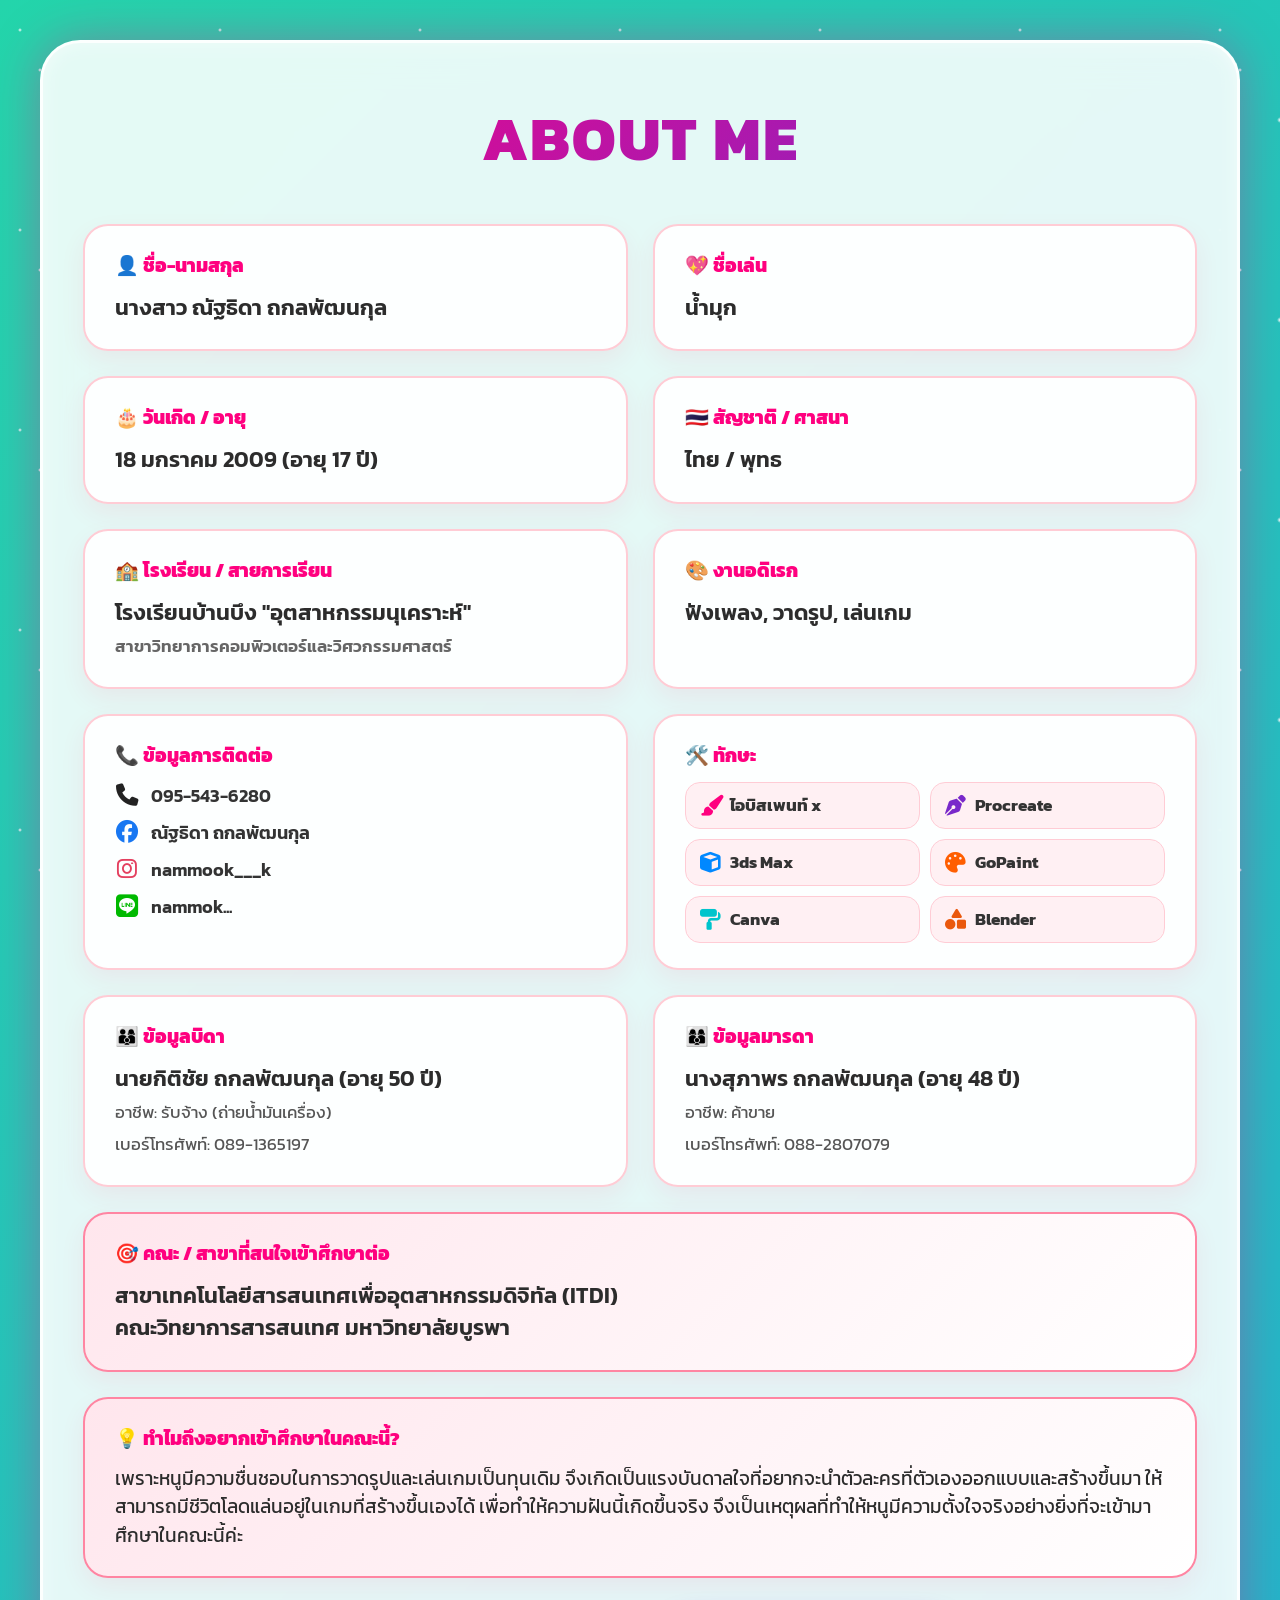
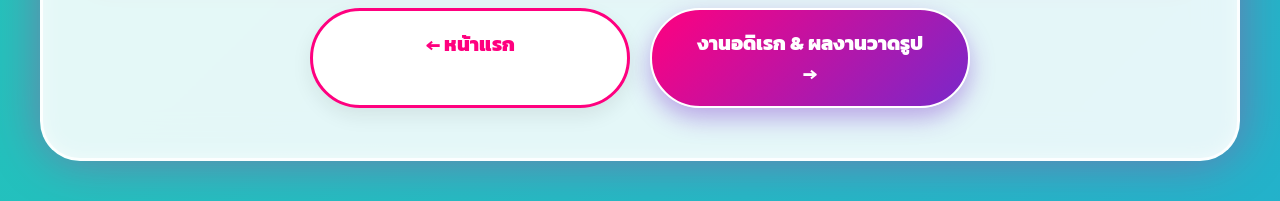
==== commit 9a40a8e6: "about.html" ====
--- a/about.html
+++ b/about.html
@@ -3,534 +3,367 @@
 <head>
     <meta charset="UTF-8">
     <meta name="viewport" content="width=device-width, initial-scale=1.0">
-    <title>เกี่ยวกับฉัน - Portfolio</title>
-    <!-- นำเข้า Google Font "Kanit" -->
-    <link href="https://fonts.googleapis.com/css2?family=Kanit:wght@300;400;600&display=swap" rel="stylesheet">
+    <title>About Me - ประวัติส่วนตัว</title>
+    <link rel="preconnect" href="https://fonts.googleapis.com">
+    <link rel="preconnect" href="https://fonts.gstatic.com" crossorigin>
+    <link href="https://fonts.googleapis.com/css2?family=Kanit:wght@300;400;600;700;800&family=Sarabun:wght@400;600;700&display=swap" rel="stylesheet">
+    <link rel="stylesheet" href="https://cdnjs.cloudflare.com/ajax/libs/font-awesome/6.4.0/css/all.min.css">
+    
     <style>
         * {
-            box-sizing: border-box;
-            font-family: 'Kanit', sans-serif;
             margin: 0;
             padding: 0;
+            box-sizing: border-box;
+            font-family: 'Kanit', 'Sarabun', sans-serif;
         }
 
         body {
-            background-color: #f4f7f6;
-            color: #333;
-            line-height: 1.6;
-        }
-
-        /* Navigation Bar */
-        nav {
-            background-color: #ffffff;
-            box-shadow: 0 2px 10px rgba(0,0,0,0.1);
-            position: sticky;
-            top: 0;
-            z-index: 1000;
-        }
-
-        .nav-container {
-            max-width: 1100px;
+            background: linear-gradient(-45deg, #ee7752, #e73c7e, #23a6d5, #23d5ab);
+            background-size: 400% 400%;
+            animation: gradientBG 15s ease infinite;
+            min-height: 100vh;
+            padding: 40px 20px;
+            position: relative;
+            overflow-x: hidden;
+        }
+
+        body::before {
+            content: '';
+            position: fixed;
+            top: 0; left: 0; width: 100%; height: 100%;
+            pointer-events: none;
+            background: radial-gradient(2px 2px at 20px 30px, #fff, rgba(0,0,0,0)),
+                        radial-gradient(2px 2px at 40px 70px, #fff, rgba(0,0,0,0)),
+                        radial-gradient(3px 3px at 80px 120px, #fff, rgba(0,0,0,0)),
+                        radial-gradient(2px 2px at 150px 200px, #fff, rgba(0,0,0,0));
+            background-repeat: repeat;
+            background-size: 200px 200px;
+            animation: sparkle 4s linear infinite;
+            z-index: 0;
+        }
+
+        .full-wrapper {
+            position: relative;
+            z-index: 1;
+            width: 100%;
+            max-width: 1200px;
             margin: 0 auto;
-            display: flex;
-            justify-content: space-between;
+            background: rgba(255, 255, 255, 0.88);
+            backdrop-filter: blur(20px);
+            border-radius: 40px;
+            border: 3px solid rgba(255, 255, 255, 0.9);
+            box-shadow: 0 0 50px rgba(255, 0, 128, 0.35), inset 0 0 20px rgba(255, 255, 255, 0.5);
+            padding: 50px 40px;
+            animation: cardAppear 1s cubic-bezier(0.175, 0.885, 0.32, 1.275);
+        }
+
+        .page-title {
+            font-size: 3.8rem;
+            font-weight: 800;
+            background: linear-gradient(135deg, #ff007f, #7928ca, #00dfd8);
+            background-size: 200% auto;
+            -webkit-background-clip: text;
+            -webkit-text-fill-color: transparent;
+            animation: textShine 3s linear infinite;
+            text-align: center;
+            margin-bottom: 40px;
+            letter-spacing: 2px;
+        }
+
+        .grid-info {
+            display: grid;
+            grid-template-columns: repeat(2, 1fr);
+            gap: 25px;
+            margin-bottom: 20px;
+        }
+
+        .card-info {
+            background: rgba(255, 255, 255, 0.95);
+            border: 2px solid #ffccd5;
+            border-radius: 25px;
+            padding: 25px 30px;
+            box-shadow: 0 10px 25px rgba(255, 51, 102, 0.08);
+            transition: all 0.4s cubic-bezier(0.175, 0.885, 0.32, 1.275);
+            position: relative;
+            overflow: hidden;
+        }
+
+        .card-info:hover {
+            transform: translateY(-8px) scale(1.02);
+            border-color: #ff007f;
+            box-shadow: 0 20px 40px rgba(255, 0, 128, 0.3);
+            background: #ffffff;
+        }
+
+        .card-info.full-width {
+            grid-column: span 2;
+            background: linear-gradient(135deg, #ffe6ed 0%, #ffffff 100%);
+            border-color: #ff85a2;
+        }
+
+        .label {
+            font-size: 1.2rem;
+            color: #ff007f;
+            font-weight: 800;
+            margin-bottom: 12px;
+            display: flex;
             align-items: center;
-            padding: 15px 20px;
-        }
-
-        .logo {
-            font-size: 24px;
+            gap: 8px;
+        }
+
+        .value {
+            font-size: 1.35rem;
+            color: #2c2c2c;
             font-weight: 600;
-            color: #4A90E2;
-            text-decoration: none;
-        }
-
-        .nav-links {
-            list-style: none;
-            display: flex;
-            gap: 20px;
-        }
-
-        .nav-links a {
-            text-decoration: none;
-            color: #555;
-            font-weight: 400;
-            transition: color 0.3s;
-        }
-
-        .nav-links a:hover,
-        .nav-links a.active {
-            color: #4A90E2;
-            font-weight: 600;
-        }
-
-        /* Main Container */
-        .container {
-            max-width: 1000px;
-            margin: 40px auto;
-            padding: 0 20px;
-        }
-
-        /* Section Styling */
-        .section {
-            background: #ffffff;
-            border-radius: 12px;
-            padding: 40px;
-            margin-bottom: 30px;
-            box-shadow: 0 4px 6px rgba(0,0,0,0.05);
-        }
-
-        .section-title {
-            font-size: 24px;
-            color: #4A90E2;
-            margin-bottom: 25px;
-            border-bottom: 2px solid #eef2f5;
-            padding-bottom: 10px;
-        }
-
-        /* Profile Section Layout */
-        .profile-wrapper {
-            display: flex;
-            gap: 40px;
+            line-height: 1.5;
+        }
+
+        /* ข้อมูลการติดต่อ */
+        .contact-list {
+            display: flex;
+            flex-direction: column;
+            gap: 10px;
+        }
+
+        .contact-item {
+            display: flex;
             align-items: center;
-            flex-wrap: wrap;
-        }
-
-        .profile-img-container {
-            flex: 1;
-            min-width: 250px;
-            text-align: center;
-        }
-
-        .profile-img {
-            width: 220px;
-            height: 220px;
-            border-radius: 50%;
-            object-fit: cover;
-            border: 5px solid #4A90E2;
-            box-shadow: 0 4px 10px rgba(0,0,0,0.15);
-        }
-
-        .profile-info {
-            flex: 2;
-            min-width: 300px;
-        }
-
-        .info-group {
-            margin-bottom: 15px;
-        }
-
-        .info-label {
-            font-weight: 600;
-            color: #666;
-            width: 120px;
-            display: inline-block;
-        }
-
-        .info-value {
-            color: #333;
-        }
-
-        /* Education Timeline */
-        .timeline {
-            border-left: 3px solid #4A90E2;
-            padding-left: 20px;
-            margin-left: 10px;
-        }
-
-        .timeline-item {
-            margin-bottom: 20px;
-            position: relative;
-        }
-
-        .timeline-item::before {
-            content: '';
-            width: 12px;
-            height: 12px;
-            background: #4A90E2;
-            border-radius: 50%;
-            position: absolute;
-            left: -27.5px;
-            top: 5px;
-        }
-
-        .timeline-year {
-            font-size: 14px;
-            color: #888;
-            font-weight: 600;
-        }
-
-        .timeline-title {
-            font-size: 18px;
+            gap: 12px;
+            font-size: 1.15rem;
             font-weight: 600;
             color: #333;
         }
 
-        .timeline-desc {
-            color: #666;
-        }
-
-        /* Skills Progress Bars */
-        .skill-item {
-            margin-bottom: 20px;
-        }
-
-        .skill-name {
-            display: flex;
-            justify-content: space-between;
-            margin-bottom: 5px;
-            font-weight: 600;
-        }
-
-        .progress-bar {
-            width: 100%;
-            height: 10px;
-            background-color: #eef2f5;
-            border-radius: 5px;
-            overflow: hidden;
-        }
-
-        .progress {
-            height: 100%;
-            background-color: #4A90E2;
-            border-radius: 5px;
-
-        }
-
-        /* Hobbies / Gallery Grid */
-        .gallery-grid {
+        .contact-item i {
+            font-size: 1.4rem;
+            width: 24px;
+            text-align: center;
+        }
+
+        .contact-item .fa-phone { color: #222; }
+        .contact-item .fa-facebook { color: #1877f2; }
+        .contact-item .fa-instagram { color: #e4405f; }
+        .contact-item .fa-line { color: #00b900; }
+
+        /* ทักษะ */
+        .skills-compact-grid {
             display: grid;
             grid-template-columns: repeat(2, 1fr);
-            gap: 15px;
-        }
-
-        .gallery-item {
-            background-color: #eef2f5;
-            border-radius: 8px;
-            height: 350px;
+            gap: 10px;
+        }
+
+        .skill-tag {
             display: flex;
             align-items: center;
+            gap: 10px;
+            background: #fff0f3;
+            padding: 10px 14px;
+            border-radius: 15px;
+            border: 1px solid #ffccd5;
+            font-weight: 700;
+            font-size: 1.05rem;
+            color: #333;
+        }
+
+        .skill-tag i {
+            font-size: 1.3rem;
+            width: 20px;
+            text-align: center;
+        }
+
+        .btn-group {
+            display: flex;
+            gap: 20px;
             justify-content: center;
-            color: #888;
-            font-weight: 600;
+            margin-top: 30px;
+        }
+
+        .btn {
+            display: inline-block;
+            text-decoration: none;
+            font-size: 1.25rem;
+            font-weight: 800;
+            padding: 18px 45px;
+            border-radius: 50px;
+            transition: all 0.4s cubic-bezier(0.175, 0.885, 0.32, 1.275);
+            text-align: center;
+            flex: 1;
+            max-width: 320px;
+            position: relative;
             overflow: hidden;
-            cursor: pointer;
-            box-shadow: 0 4px 6px rgba(0,0,0,0.05);
-            transition: transform 0.2s;
-        }
-
-        .gallery-item:hover {
-            transform: scale(1.02);
-        }
-
-        .gallery-item img {
-            width: 100%;
-            height: 100%;
-            object-fit: cover;
-        }
-
-        /* ซ่อนหน้า Gallery ที่ไม่ได้เลือก */
-        .gallery-grid:not(.active) {
-            display: none;
-        }
-
-        /* Pagination ปุ่มกดเปลี่ยนหน้า */
-        .pagination {
-            display: flex;
-            justify-content: center;
-            gap: 8px;
-            margin-top: 20px;
-            flex-wrap: wrap;
-        }
-
-        .page-btn {
-            background-color: #eef2f5;
-            color: #555;
-            border: none;
-            padding: 8px 16px;
-            border-radius: 6px;
-            cursor: pointer;
-            font-weight: 600;
-            transition: all 0.2s;
-        }
-
-        .page-btn:hover {
-            background-color: #4A90E2;
-            color: #fff;
-        }
-
-        .page-btn.active {
-            background-color: #4A90E2;
-            color: #fff;
-        }
-
-        /* Modal Popup ดูรูปใหญ่ */
-        .modal {
-            display: none;
-            position: fixed;
-            z-index: 2000;
-            left: 0;
-            top: 0;
-            width: 100%;
-            height: 100%;
-            background-color: rgba(0,0,0,0.85);
-            justify-content: center;
-            align-items: center;
-        }
-
-        .modal-content {
-            max-width: 90%;
-            max-height: 90%;
-            border-radius: 8px;
-            box-shadow: 0 4px 15px rgba(0,0,0,0.5);
-        }
-
-        .close-btn {
-            position: absolute;
-            top: 20px;
-            right: 35px;
-            color: #fff;
-            font-size: 40px;
-            font-weight: bold;
-            cursor: pointer;
+        }
+
+        .btn-back {
+            background: #ffffff;
+            color: #ff007f;
+            border: 3px solid #ff007f;
+            box-shadow: 0 8px 20px rgba(0,0,0,0.08);
+        }
+
+        .btn-back:hover {
+            background: #ff007f;
+            color: #ffffff;
+            transform: translateY(-5px);
+            box-shadow: 0 15px 30px rgba(255, 0, 128, 0.4);
+        }
+
+        .btn-next {
+            background: linear-gradient(135deg, #ff007f, #7928ca);
+            color: #ffffff;
+            border: 2px solid #ffffff;
+            box-shadow: 0 10px 25px rgba(121, 40, 202, 0.4);
+        }
+
+        .btn-next:hover {
+            transform: translateY(-5px) scale(1.03);
+            box-shadow: 0 20px 40px rgba(255, 0, 128, 0.6);
+            letter-spacing: 1px;
+        }
+
+        @keyframes gradientBG {
+            0% { background-position: 0% 50%; }
+            50% { background-position: 100% 50%; }
+            100% { background-position: 0% 50%; }
+        }
+
+        @keyframes cardAppear {
+            from { opacity: 0; transform: translateY(40px) scale(0.95); }
+            to { opacity: 1; transform: translateY(0) scale(1); }
+        }
+
+        @keyframes textShine {
+            to { background-position: 200% center; }
+        }
+
+        @keyframes sparkle {
+            0% { transform: translateY(0); }
+            100% { transform: translateY(-200px); }
+        }
+
+        @media (max-width: 800px) {
+            .grid-info { grid-template-columns: 1fr; }
+            .card-info.full-width { grid-column: span 1; }
+            .skills-compact-grid { grid-template-columns: 1fr; }
+            .full-wrapper { padding: 35px 20px; }
+            .page-title { font-size: 2.5rem; }
+            .btn-group { flex-direction: column; align-items: center; }
+            .btn { max-width: 100%; width: 100%; }
         }
     </style>
 </head>
 <body>
 
-    <!-- Navigation Bar -->
-    <nav>
-        <div class="nav-container">
-            <a href="index.html" class="logo">MyPortfolio</a>
-            <ul class="nav-links">
-                <li><a href="index.html">หน้าแรก</a></li>
-                <li><a href="aboutme.html" class="active">เกี่ยวกับฉัน</a></li>
-                <li><a href="contact.html">ติดต่อ</a></li>
-            </ul>
+    <div class="full-wrapper">
+        <h1 class="page-title">ABOUT ME</h1>
+
+        <div class="grid-info">
+            <div class="card-info">
+                <span class="label">👤 ชื่อ-นามสกุล</span>
+                <p class="value">นางสาว ณัฐธิดา ถกลพัฒนกุล</p>
+            </div>
+            <div class="card-info">
+                <span class="label">💖 ชื่อเล่น</span>
+                <p class="value">น้ำมุก</p>
+            </div>
+            <div class="card-info">
+                <span class="label">🎂 วันเกิด / อายุ</span>
+                <p class="value">18 มกราคม 2009 (อายุ 17 ปี)</p>
+            </div>
+            <div class="card-info">
+                <span class="label">🇹🇭 สัญชาติ / ศาสนา</span>
+                <p class="value">ไทย / พุทธ</p>
+            </div>
+            <div class="card-info">
+                <span class="label">🏫 โรงเรียน / สายการเรียน</span>
+                <p class="value">โรงเรียนบ้านบึง "อุตสาหกรรมนุเคราะห์"<br><small style="color: #666; font-size: 1.05rem;">สาขาวิทยาการคอมพิวเตอร์และวิศวกรรมศาสตร์</small></p>
+            </div>
+            <div class="card-info">
+                <span class="label">🎨 งานอดิเรก</span>
+                <p class="value">ฟังเพลง, วาดรูป, เล่นเกม</p>
+            </div>
+
+            <!-- การ์ดข้อมูลการติดต่อ (ฝั่งซ้าย) -->
+            <div class="card-info">
+                <span class="label">📞 ข้อมูลการติดต่อ</span>
+                <div class="contact-list">
+                    <div class="contact-item"><i class="fa-solid fa-phone"></i> 095-543-6280</div>
+                    <div class="contact-item"><i class="fa-brands fa-facebook"></i> ณัฐธิดา ถกลพัฒนกุล</div>
+                    <div class="contact-item"><i class="fa-brands fa-instagram"></i> nammook___k</div>
+                    <div class="contact-item"><i class="fa-brands fa-line"></i> nammok...</div>
+                </div>
+            </div>
+
+            <!-- การ์ดทักษะ (ฝั่งขวา) -->
+            <div class="card-info">
+                <span class="label">🛠️ ทักษะ</span>
+                <div class="skills-compact-grid">
+                    <div class="skill-tag">
+                        <i class="fa-solid fa-paintbrush" style="color: #ff007f;"></i>
+                        <span>ไอบิสเพนท์ x</span>
+                    </div>
+                    <div class="skill-tag">
+                        <i class="fa-solid fa-pen-nib" style="color: #7928ca;"></i>
+                        <span>Procreate</span>
+                    </div>
+                    <div class="skill-tag">
+                        <i class="fa-solid fa-cube" style="color: #0088ff;"></i>
+                        <span>3ds Max</span>
+                    </div>
+                    <div class="skill-tag">
+                        <i class="fa-solid fa-palette" style="color: #ff5e00;"></i>
+                        <span>GoPaint</span>
+                    </div>
+                    <div class="skill-tag">
+                        <i class="fa-solid fa-paint-roller" style="color: #00c4cc;"></i>
+                        <span>Canva</span>
+                    </div>
+                    <div class="skill-tag">
+                        <i class="fa-solid fa-shapes" style="color: #ea580c;"></i>
+                        <span>Blender</span>
+                    </div>
+                </div>
+            </div>
+
+            <!-- ข้อมูลครอบครัว -->
+            <div class="card-info">
+                <span class="label">👨‍👩‍👦 ข้อมูลบิดา</span>
+                <p class="value">
+                    นายกิติชัย ถกลพัฒนกุล (อายุ 50 ปี)<br>
+                    <small style="color: #555; font-size: 1.05rem; font-weight: 400;">
+                        อาชีพ: รับจ้าง (ถ่ายน้ำมันเครื่อง)<br>
+                        เบอร์โทรศัพท์: 089-1365197
+                    </small>
+                </p>
+            </div>
+            <div class="card-info">
+                <span class="label">👩‍👩‍👦 ข้อมูลมารดา</span>
+                <p class="value">
+                    นางสุภาพร ถกลพัฒนกุล (อายุ 48 ปี)<br>
+                    <small style="color: #555; font-size: 1.05rem; font-weight: 400;">
+                        อาชีพ: ค้าขาย<br>
+                        เบอร์โทรศัพท์: 088-2807079
+                    </small>
+                </p>
+            </div>
+
+            <!-- คณะที่สนใจ -->
+            <div class="card-info full-width">
+                <span class="label">🎯 คณะ / สาขาที่สนใจเข้าศึกษาต่อ</span>
+                <p class="value">สาขาเทคโนโลยีสารสนเทศเพื่ออุตสาหกรรมดิจิทัล (ITDI)<br>คณะวิทยาการสารสนเทศ มหาวิทยาลัยบูรพา</p>
+            </div>
+            <div class="card-info full-width">
+                <span class="label">💡 ทำไมถึงอยากเข้าศึกษาในคณะนี้?</span>
+                <p class="value" style="font-weight: 400; font-size: 1.2rem;">
+                    เพราะหนูมีความชื่นชอบในการวาดรูปและเล่นเกมเป็นทุนเดิม จึงเกิดเป็นแรงบันดาลใจที่อยากจะนำตัวละครที่ตัวเองออกแบบและสร้างขึ้นมา ให้สามารถมีชีวิตโลดแล่นอยู่ในเกมที่สร้างขึ้นเองได้ เพื่อทำให้ความฝันนี้เกิดขึ้นจริง จึงเป็นเหตุผลที่ทำให้หนูมีความตั้งใจจริงอย่างยิ่งที่จะเข้ามาศึกษาในคณะนี้ค่ะ
+                </p>
+            </div>
         </div>
-    </nav>
-
-    <!-- Main Content Container -->
-    <div class="container">
-        
-        <!-- 1. ข้อมูลส่วนตัว (Profile Section) -->
-        <section class="section">
-            <h2 class="section-title">ข้อมูลส่วนตัว</h2>
-            <div class="profile-wrapper">
-                <div class="profile-img-container">
-                    <img src="https://via.placeholder.com/220" alt="รูปโปรไฟล์" class="profile-img">
-                </div>
-                <div class="profile-info">
-                    <div class="info-group">
-                        <span class="info-label">ชื่อ-นามสกุล:</span>
-                        <span class="info-value">นาย ชญานนท์ หลงกลาง</span>
-                    </div>
-                    <div class="info-group">
-                        <span class="info-label">ชื่อเล่น:</span>
-                        <span class="info-value">เปรม</span>
-                    </div>
-                    <div class="info-group">
-                        <span class="info-label">วันเกิด:</span>
-                        <span class="info-value">14 เมษายน 2552</span>
-                    </div>
-                    <div class="info-group">
-                        <span class="info-label">อีเมล:</span>
-                        <span class="info-value">0924908076ppremm@gmail.com</span>
-                    </div>
-                    <div class="info-group">
-                        <span class="info-label">เบอร์โทรศัพท์:</span>
-                        <span class="info-value">092-490-8076</span>
-                    </div>
-                    <div class="info-group">
-                        <span class="info-label">ที่อยู่:</span>
-                        <span class="info-value">กรุงเทพมหานคร, ประเทศไทย</span>
-                    </div>
-                </div>
-            </div>
-        </section>
-
-        <!-- 2. ประวัติการศึกษา (Education Section) -->
-        <section class="section">
-            <h2 class="section-title">ประวัติการศึกษา</h2>
-            <div class="timeline">
-                <div class="timeline-item">
-                    <div class="timeline-year">2567 - ปัจจุบัน</div>
-                    <div class="timeline-title">มัธยมศึกษาตอนปลาย</div>
-                    <div class="timeline-desc">โรงเรียนบางกะปิ สายการเรียน ศิลป์คำนวณ </div>
-                </div>
-                <div class="timeline-item">
-                    <div class="timeline-year">2564 - 2566</div>
-                    <div class="timeline-title">มัธยมศึกษาตอนต้น</div>
-                    <div class="timeline-desc">โรงเรียนบางกะปิ</div>
-                </div>
-                <div class="timeline-item">
-                    <div class="timeline-year">2558 - 2563</div>
-                    <div class="timeline-title">ประถมศึกษา</div>
-                    <div class="timeline-desc">โรงเรียนวัดบึงทองหลาง</div>
-                </div>
-            </div>
-        </section>
-
-        <!-- 3. ทักษะและความสามารถ (Skills Section) -->
-        <section class="section">
-            <h2 class="section-title">ทักษะและความสามารถ</h2>
-            
-            <div class="skill-item">
-                <div class="skill-name">
-                    <span>HTML / CSS</span>
-                    <span>80%</span>
-                </div>
-                <div class="progress-bar">
-                    <div class="progress" style="width: 80%;"></div>
-                </div>
-            </div>
-
-            <div class="skill-item">
-                <div class="skill-name">
-                    <span>Photoshop / ตัดต่อภาพ</span>
-                    <span>75%</span>
-                </div>
-                <div class="progress-bar">
-                    <div class="progress" style="width: 75%;"></div>
-                </div>
-            </div>
-
-            <div class="skill-item">
-                <div class="skill-name">
-                    <span>การสื่อสารและการทำงานเป็นทีม</span>
-                    <span>85%</span>
-                </div>
-                <div class="progress-bar">
-                    <div class="progress" style="width: 85%;"></div>
-                </div>
-            </div>
-        </section>
-
-        <!-- 4. งานอดิเรกและสิ่งที่สนใจ (Hobbies Section) -->
-        <section class="section">
-            <h2 class="section-title">งานอดิเรก & ผลงาน</h2>
-
-            <!-- หน้า 1 -->
-            <div class="gallery-grid active" id="hobby-page-1">
-                <div class="gallery-item" onclick="openModal('แบบฝึกหัดที่ 1.jpg')"><img src="แบบฝึกหัดที่ 1.jpg" alt="แบบฝึกหัดที่ 1"></div>
-                <div class="gallery-item" onclick="openModal('แบบฝึกหัดที่ 2.jpg')"><img src="แบบฝึกหัดที่ 2.jpg" alt="แบบฝึกหัดที่ 2"></div>
-                <div class="gallery-item" onclick="openModal('แบบฝึกหัดที่ 3.jpg')"><img src="แบบฝึกหัดที่ 3.jpg" alt="แบบฝึกหัดที่ 3"></div>
-                <div class="gallery-item" onclick="openModal('แบบฝึกหัดที่ 4.jpg')"><img src="แบบฝึกหัดที่ 4.jpg" alt="แบบฝึกหัดที่ 4"></div>
-            </div>
-
-            <!-- หน้า 2 -->
-            <div class="gallery-grid" id="hobby-page-2">
-                <div class="gallery-item" onclick="openModal('แบบฝึกหัดที่ 5.jpg')"><img src="แบบฝึกหัดที่ 5.jpg" alt="แบบฝึกหัดที่ 5"></div>
-                <div class="gallery-item" onclick="openModal('แบบฝึกหัดที่ 6.jpg')"><img src="แบบฝึกหัดที่ 6.jpg" alt="แบบฝึกหัดที่ 6"></div>
-                <div class="gallery-item" onclick="openModal('แบบฝึกหัดที่ 7.jpg')"><img src="แบบฝึกหัดที่ 7.jpg" alt="แบบฝึกหัดที่ 7"></div>
-                <div class="gallery-item" onclick="openModal('แบบฝึกหัดที่ 8.jpg')"><img src="แบบฝึกหัดที่ 8.jpg" alt="แบบฝึกหัดที่ 8"></div>
-            </div>
-
-            <!-- หน้า 3 -->
-            <div class="gallery-grid" id="hobby-page-3">
-                <div class="gallery-item" onclick="openModal('แบบฝึกหัดที่ 9.jpg')"><img src="แบบฝึกหัดที่ 9.jpg" alt="แบบฝึกหัดที่ 9"></div>
-                <div class="gallery-item" onclick="openModal('แบบฝึกหัดที่ 10.jpg')"><img src="แบบฝึกหัดที่ 10.jpg" alt="แบบฝึกหัดที่ 10"></div>
-                <div class="gallery-item" onclick="openModal('แบบฝึกหัดที่ 11.jpg')"><img src="แบบฝึกหัดที่ 11.jpg" alt="แบบฝึกหัดที่ 11"></div>
-                <div class="gallery-item" onclick="openModal('วาด 1.jpg')"><img src="วาด 1.jpg" alt="วาด 1"></div>
-            </div>
-
-            <!-- หน้า 4 -->
-            <div class="gallery-grid" id="hobby-page-4">
-                <div class="gallery-item" onclick="openModal('วาด 2.jpg')"><img src="วาด 2.jpg" alt="วาด 2"></div>
-                <div class="gallery-item" onclick="openModal('วาด 3.jpg')"><img src="วาด 3.jpg" alt="วาด 3"></div>
-                <div class="gallery-item" onclick="openModal('วาด 4.jpg')"><img src="วาด 4.jpg" alt="วาด 4"></div>
-                <div class="gallery-item" onclick="openModal('วาด 5.jpg')"><img src="วาด 5.jpg" alt="วาด 5"></div>
-            </div>
-
-            <!-- หน้า 5 -->
-            <div class="gallery-grid" id="hobby-page-5">
-                <div class="gallery-item" onclick="openModal('วาด 6.jpg')"><img src="วาด 6.jpg" alt="วาด 6"></div>
-                <div class="gallery-item" onclick="openModal('วาด 7.jpg')"><img src="วาด 7.jpg" alt="วาด 7"></div>
-                <div class="gallery-item" onclick="openModal('วาด 8.jpg')"><img src="วาด 8.jpg" alt="วาด 8"></div>
-                <div class="gallery-item" onclick="openModal('วาด 9.jpg')"><img src="วาด 9.jpg" alt="วาด 9"></div>
-            </div>
-
-            <!-- หน้า 6 -->
-            <div class="gallery-grid" id="hobby-page-6">
-                <div class="gallery-item" onclick="openModal('วาด 10.jpg')"><img src="วาด 10.jpg" alt="วาด 10"></div>
-                <div class="gallery-item" onclick="openModal('วาด 11.jpg')"><img src="วาด 11.jpg" alt="วาด 11"></div>
-                <div class="gallery-item" onclick="openModal('วาด 12.jpg')"><img src="วาด 12.jpg" alt="วาด 12"></div>
-                <div class="gallery-item" onclick="openModal('แบบฝึกหัดที่ 12.jpg')"><img src="แบบฝึกหัดที่ 12.jpg" alt="แบบฝึกหัดที่ 12"></div>
-            </div>
-
-            <!-- หน้า 7 -->
-            <div class="gallery-grid" id="hobby-page-7">
-                <div class="gallery-item" onclick="openModal('แบบฝึกหัดที่ 13.jpg')"><img src="แบบฝึกหัดที่ 13.jpg" alt="แบบฝึกหัดที่ 13"></div>
-                <div class="gallery-item" onclick="openModal('แบบฝึกหัดที่ 14.jpg')"><img src="แบบฝึกหัดที่ 14.jpg" alt="แบบฝึกหัดที่ 14"></div>
-                <div class="gallery-item" onclick="openModal('แบบฝึกหัดที่ 15.jpg')"><img src="แบบฝึกหัดที่ 15.jpg" alt="แบบฝึกหัดที่ 15"></div>
-                <div class="gallery-item" onclick="openModal('แบบฝึกหัดที่ 16.jpg')"><img src="แบบฝึกหัดที่ 16.jpg" alt="แบบฝึกหัดที่ 16"></div>
-            </div>
-
-            <!-- หน้า 8 (เพิ่มใหม่ล่าสุด) -->
-            <div class="gallery-grid" id="hobby-page-8">
-                <div class="gallery-item" onclick="openModal('วาด 13.jpg')"><img src="วาด 13.jpg" alt="วาด 13"></div>
-                <div class="gallery-item" onclick="openModal('วาด 14.jpg')"><img src="วาด 14.jpg" alt="วาด 14"></div>
-                <div class="gallery-item" onclick="openModal('วาด 15.jpg')"><img src="วาด 15.jpg" alt="วาด 15"></div>
-                <div class="gallery-item" onclick="openModal('วาด 16.jpg')"><img src="วาด 16.jpg" alt="วาด 16"></div>
-            </div>
-
-            <!-- ปุ่มเปลี่ยนหน้า (1 ถึง 8) -->
-            <div class="pagination">
-                <button class="page-btn active" onclick="changeHobbyPage(1, event)">หน้า 1</button>
-                <button class="page-btn" onclick="changeHobbyPage(2, event)">หน้า 2</button>
-                <button class="page-btn" onclick="changeHobbyPage(3, event)">หน้า 3</button>
-                <button class="page-btn" onclick="changeHobbyPage(4, event)">หน้า 4</button>
-                <button class="page-btn" onclick="changeHobbyPage(5, event)">หน้า 5</button>
-                <button class="page-btn" onclick="changeHobbyPage(6, event)">หน้า 6</button>
-                <button class="page-btn" onclick="changeHobbyPage(7, event)">หน้า 7</button>
-                <button class="page-btn" onclick="changeHobbyPage(8, event)">หน้า 8</button>
-            </div>
-        </section>
-
+
+        <div class="btn-group">
+            <a href="index.html" class="btn btn-back">&larr; หน้าแรก</a>
+            <a href="hobbies.html" class="btn btn-next">งานอดิเรก & ผลงานวาดรูป &rarr;</a>
+        </div>
     </div>
 
-    <!-- Modal Popup สำหรับขยายรูปภาพ -->
-    <div id="imageModal" class="modal" onclick="closeModal()">
-        <span class="close-btn">&times;</span>
-        <img class="modal-content" id="imgFull">
-    </div>
-
-    <!-- JavaScript สำหรับสลับหน้า Gallery และ Modal Popup -->
-    <script>
-        function changeHobbyPage(pageNum, event) {
-            // ซ่อนหน้าทั้งหมด
-            var pages = document.querySelectorAll('.gallery-grid');
-            pages.forEach(function(page) {
-                page.classList.remove('active');
-            });
-
-            // เอา class active ออกจากปุ่มทั้งหมด
-            var buttons = document.querySelectorAll('.page-btn');
-            buttons.forEach(function(btn) {
-                btn.classList.remove('active');
-            });
-
-            // แสดงหน้าที่เลือก
-            var selectedPage = document.getElementById('hobby-page-' + pageNum);
-            if(selectedPage) {
-                selectedPage.classList.add('active');
-            }
-
-            // ไฮไลต์ปุ่มที่ถูกกด
-            event.target.classList.add('active');
-        }
-
-        function openModal(imageSrc) {
-            var modal = document.getElementById("imageModal");
-            var modalImg = document.getElementById("imgFull");
-            modal.style.display = "flex";
-            modalImg.src = imageSrc;
-        }
-
-        function closeModal() {
-            var modal = document.getElementById("imageModal");
-            modal.style.display = "none";
-        }
-    </script>
 </body>
 </html>
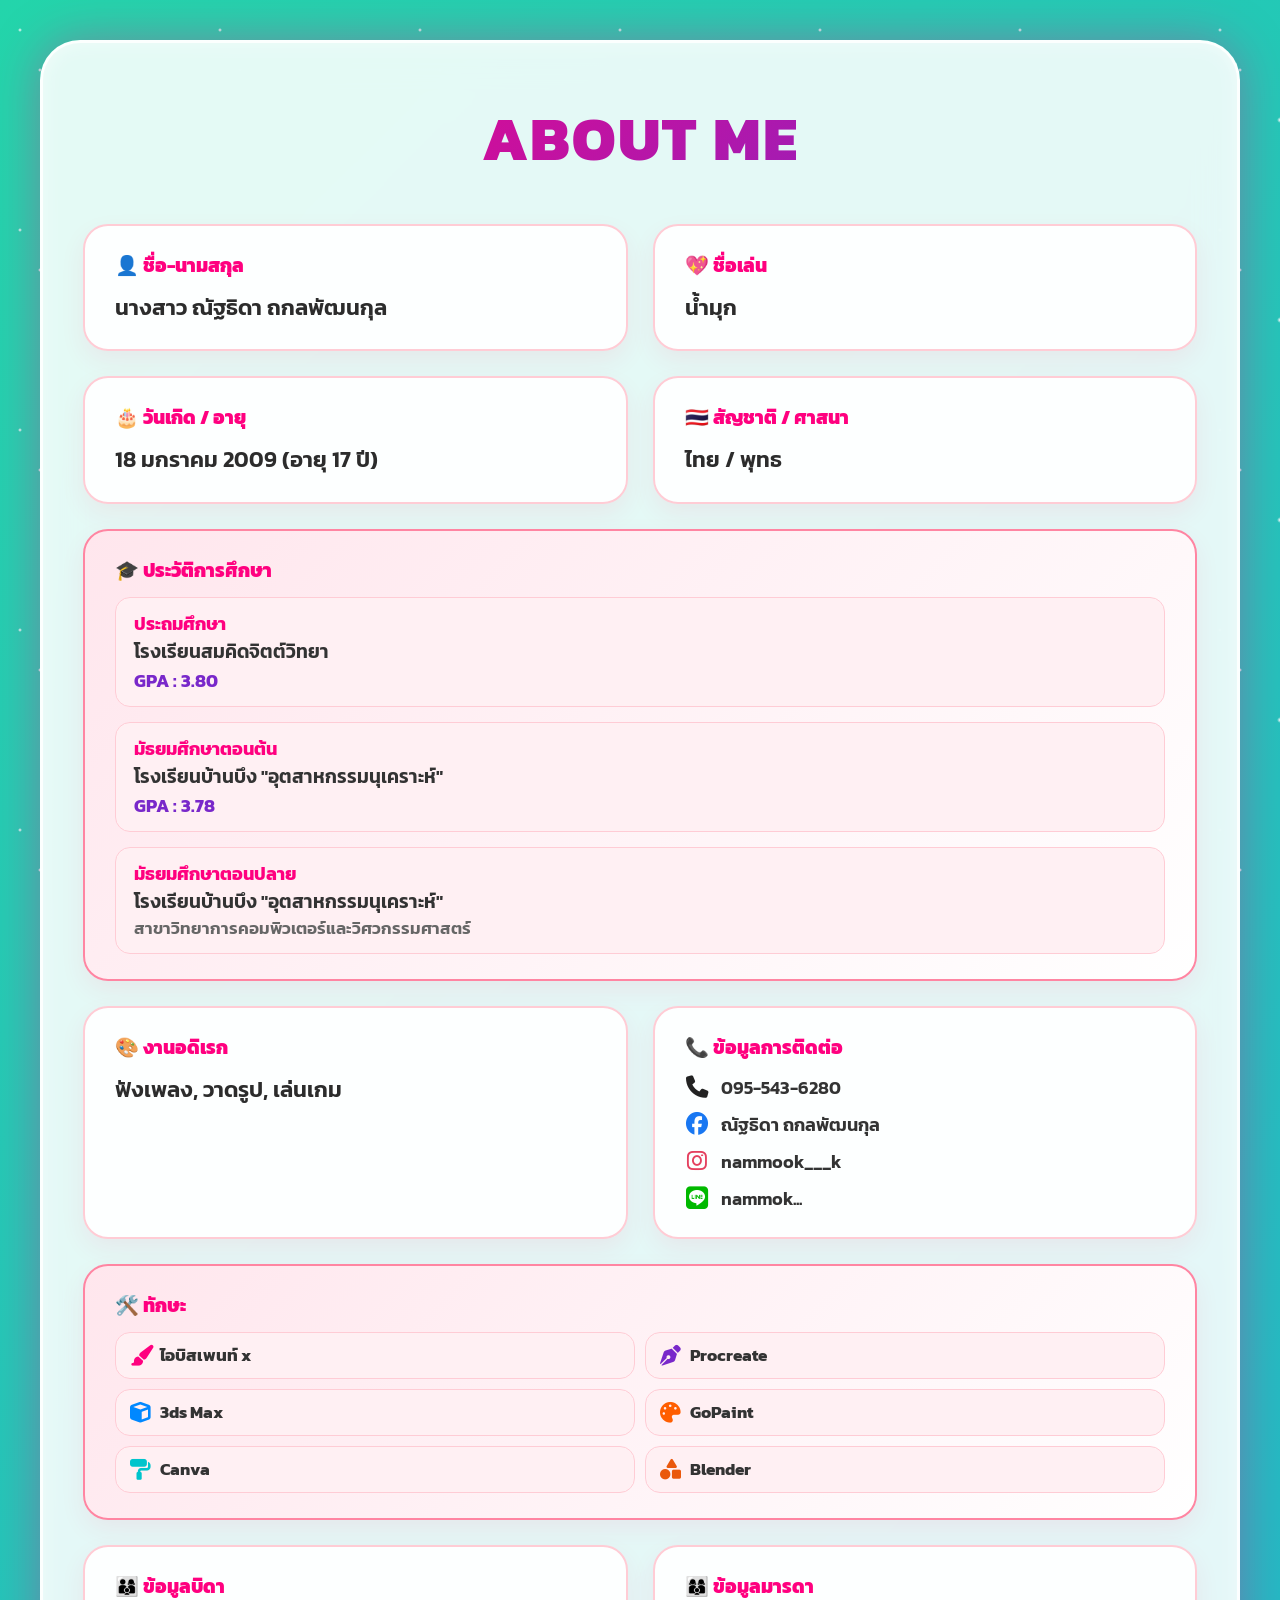
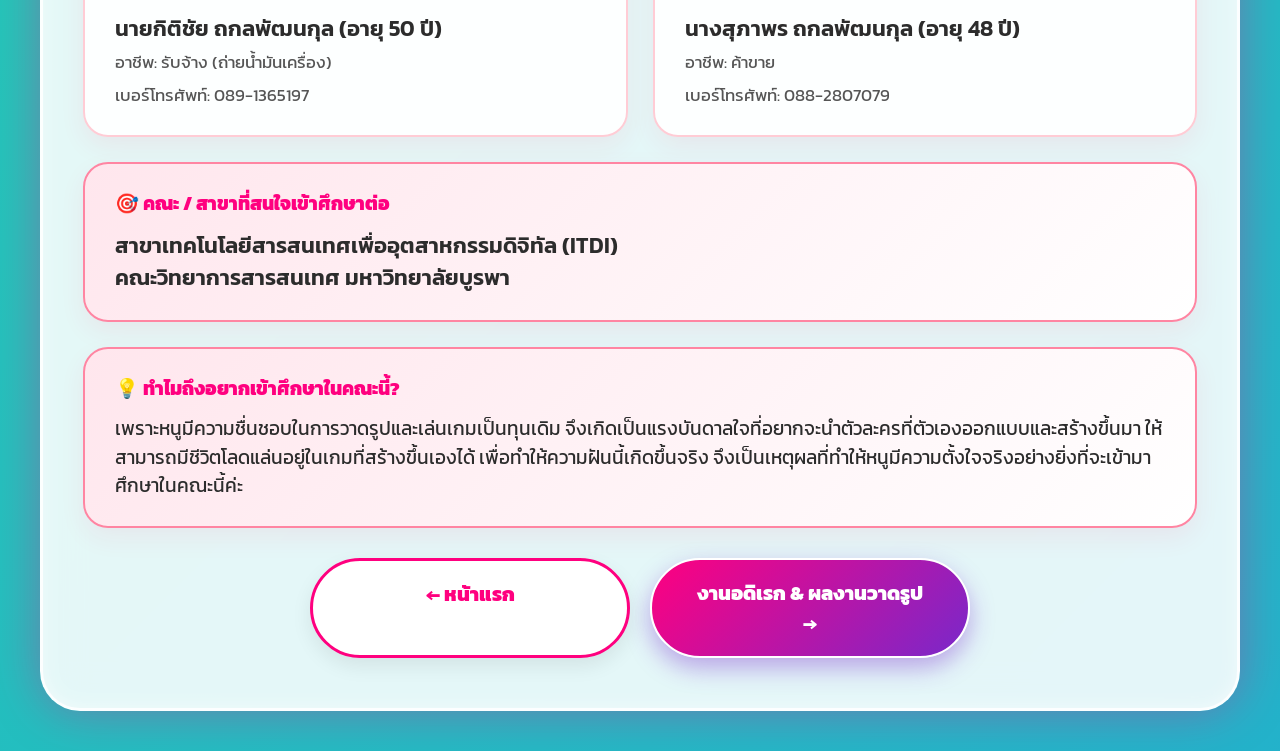
==== commit 5e11588a: "about.html" ====
--- a/about.html
+++ b/about.html
@@ -118,6 +118,39 @@
             line-height: 1.5;
         }
 
+        /* ประวัติการศึกษา */
+        .edu-list {
+            display: flex;
+            flex-direction: column;
+            gap: 15px;
+        }
+
+        .edu-item {
+            background: #fff0f3;
+            border: 1px solid #ffccd5;
+            border-radius: 15px;
+            padding: 12px 18px;
+        }
+
+        .edu-level {
+            font-size: 1.15rem;
+            font-weight: 700;
+            color: #ff007f;
+        }
+
+        .edu-school {
+            font-size: 1.2rem;
+            font-weight: 600;
+            color: #333;
+        }
+
+        .edu-gpa {
+            font-size: 1.1rem;
+            font-weight: 700;
+            color: #7928ca;
+            margin-top: 2px;
+        }
+
         /* ข้อมูลการติดต่อ */
         .contact-list {
             display: flex;
@@ -273,16 +306,35 @@
                 <span class="label">🇹🇭 สัญชาติ / ศาสนา</span>
                 <p class="value">ไทย / พุทธ</p>
             </div>
-            <div class="card-info">
-                <span class="label">🏫 โรงเรียน / สายการเรียน</span>
-                <p class="value">โรงเรียนบ้านบึง "อุตสาหกรรมนุเคราะห์"<br><small style="color: #666; font-size: 1.05rem;">สาขาวิทยาการคอมพิวเตอร์และวิศวกรรมศาสตร์</small></p>
-            </div>
+
+            <!-- ประวัติการศึกษา (เพิ่มใหม่ตามรูปภาพ) -->
+            <div class="card-info full-width">
+                <span class="label">🎓 ประวัติการศึกษา</span>
+                <div class="edu-list">
+                    <div class="edu-item">
+                        <span class="edu-level">ประถมศึกษา</span>
+                        <p class="edu-school">โรงเรียนสมคิดจิตต์วิทยา</p>
+                        <p class="edu-gpa">GPA : 3.80</p>
+                    </div>
+                    <div class="edu-item">
+                        <span class="edu-level">มัธยมศึกษาตอนต้น</span>
+                        <p class="edu-school">โรงเรียนบ้านบึง "อุตสาหกรรมนุเคราะห์"</p>
+                        <p class="edu-gpa">GPA : 3.78</p>
+                    </div>
+                    <div class="edu-item">
+                        <span class="edu-level">มัธยมศึกษาตอนปลาย</span>
+                        <p class="edu-school">โรงเรียนบ้านบึง "อุตสาหกรรมนุเคราะห์"</p>
+                        <p style="color: #666; font-size: 1.05rem; font-weight: 600;">สาขาวิทยาการคอมพิวเตอร์และวิศวกรรมศาสตร์</p>
+                    </div>
+                </div>
+            </div>
+
             <div class="card-info">
                 <span class="label">🎨 งานอดิเรก</span>
                 <p class="value">ฟังเพลง, วาดรูป, เล่นเกม</p>
             </div>
 
-            <!-- การ์ดข้อมูลการติดต่อ (ฝั่งซ้าย) -->
+            <!-- ข้อมูลการติดต่อ -->
             <div class="card-info">
                 <span class="label">📞 ข้อมูลการติดต่อ</span>
                 <div class="contact-list">
@@ -293,8 +345,8 @@
                 </div>
             </div>
 
-            <!-- การ์ดทักษะ (ฝั่งขวา) -->
-            <div class="card-info">
+            <!-- ทักษะ -->
+            <div class="card-info full-width">
                 <span class="label">🛠️ ทักษะ</span>
                 <div class="skills-compact-grid">
                     <div class="skill-tag">
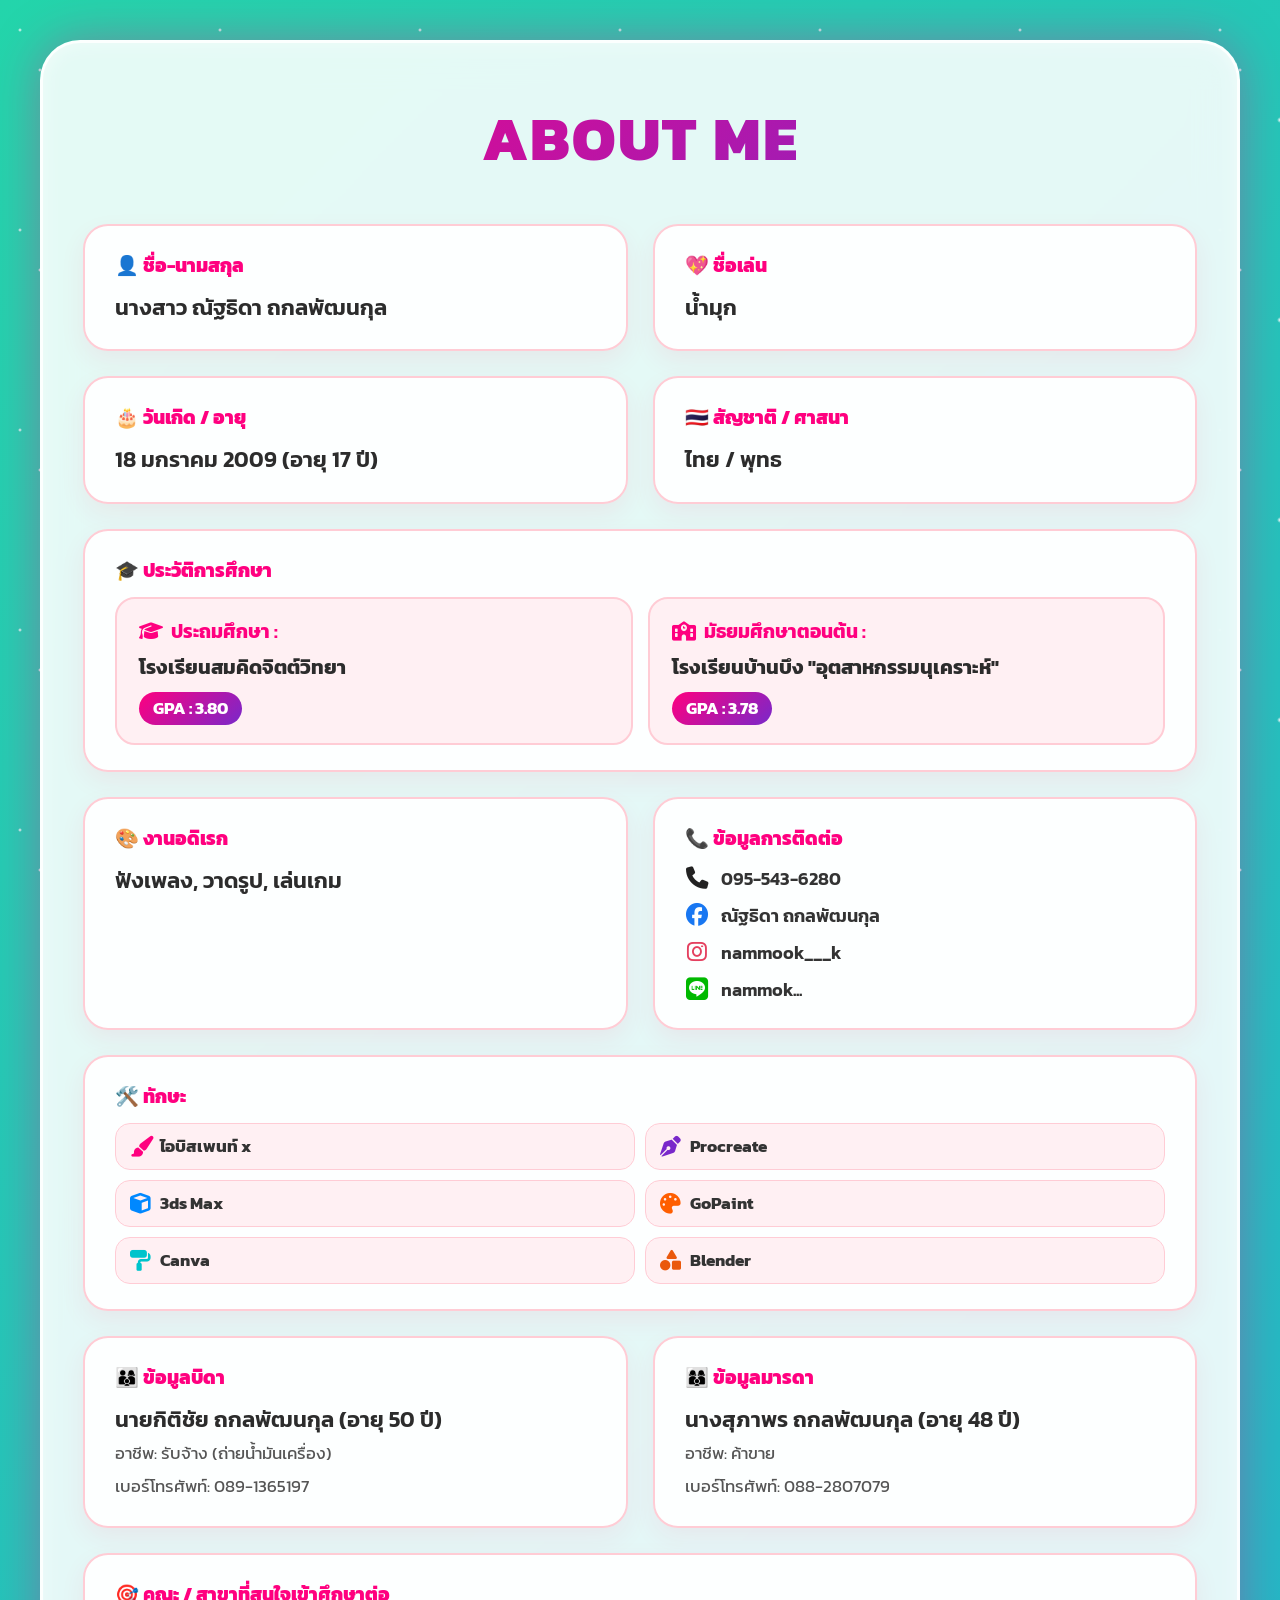
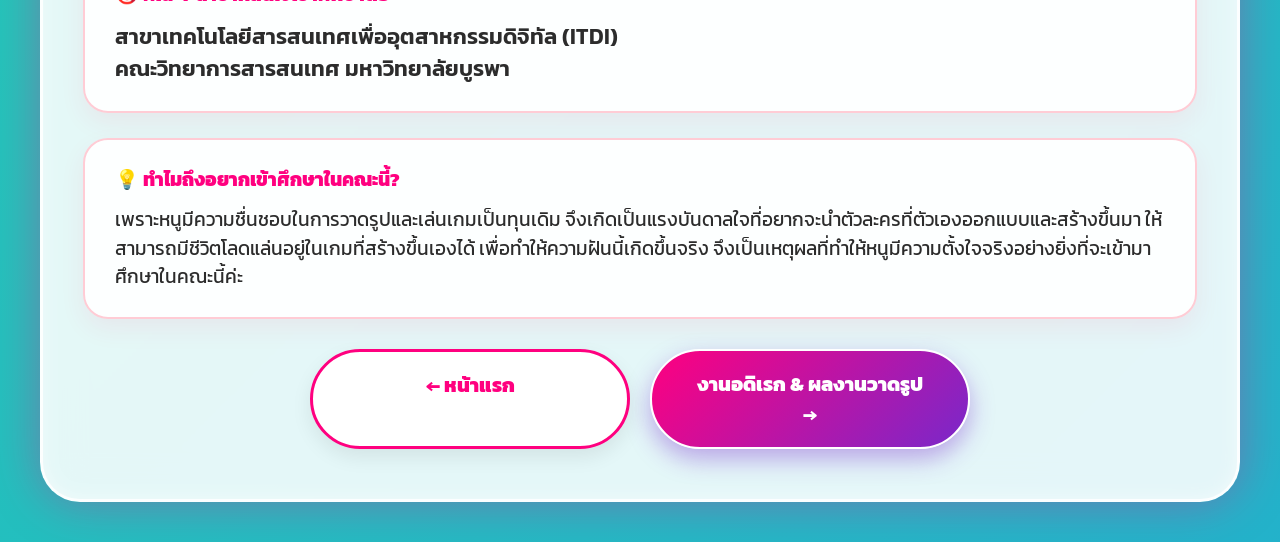
==== commit a0b05cc4: "about.html" ====
--- a/about.html
+++ b/about.html
@@ -97,8 +97,6 @@
 
         .card-info.full-width {
             grid-column: span 2;
-            background: linear-gradient(135deg, #ffe6ed 0%, #ffffff 100%);
-            border-color: #ff85a2;
         }
 
         .label {
@@ -119,36 +117,52 @@
         }
 
         /* ประวัติการศึกษา */
-        .edu-list {
-            display: flex;
-            flex-direction: column;
+        .edu-grid {
+            display: grid;
+            grid-template-columns: repeat(2, 1fr);
             gap: 15px;
         }
 
-        .edu-item {
+        .edu-box {
             background: #fff0f3;
-            border: 1px solid #ffccd5;
-            border-radius: 15px;
-            padding: 12px 18px;
-        }
-
-        .edu-level {
-            font-size: 1.15rem;
+            border: 2px solid #ffccd5;
+            border-radius: 20px;
+            padding: 18px 22px;
+            transition: all 0.3s ease;
+        }
+
+        .edu-box:hover {
+            border-color: #ff007f;
+            background: #ffffff;
+            box-shadow: 0 5px 15px rgba(255, 0, 128, 0.15);
+        }
+
+        .edu-level-title {
+            font-size: 1.2rem;
             font-weight: 700;
             color: #ff007f;
-        }
-
-        .edu-school {
-            font-size: 1.2rem;
-            font-weight: 600;
-            color: #333;
-        }
-
-        .edu-gpa {
-            font-size: 1.1rem;
+            margin-bottom: 6px;
+            display: flex;
+            align-items: center;
+            gap: 8px;
+        }
+
+        .edu-school-name {
+            font-size: 1.25rem;
             font-weight: 700;
-            color: #7928ca;
-            margin-top: 2px;
+            color: #2c2c2c;
+            margin-bottom: 4px;
+        }
+
+        .edu-gpa-badge {
+            display: inline-block;
+            background: linear-gradient(135deg, #ff007f, #7928ca);
+            color: #ffffff;
+            font-weight: 700;
+            font-size: 1.05rem;
+            padding: 4px 14px;
+            border-radius: 20px;
+            margin-top: 6px;
         }
 
         /* ข้อมูลการติดต่อ */
@@ -276,6 +290,7 @@
         @media (max-width: 800px) {
             .grid-info { grid-template-columns: 1fr; }
             .card-info.full-width { grid-column: span 1; }
+            .edu-grid { grid-template-columns: 1fr; }
             .skills-compact-grid { grid-template-columns: 1fr; }
             .full-wrapper { padding: 35px 20px; }
             .page-title { font-size: 2.5rem; }
@@ -307,24 +322,19 @@
                 <p class="value">ไทย / พุทธ</p>
             </div>
 
-            <!-- ประวัติการศึกษา (เพิ่มใหม่ตามรูปภาพ) -->
+            <!-- ประวัติการศึกษา (ปรับรูปสไตล์การ์ดโทนเดียวกับเว็บ) -->
             <div class="card-info full-width">
                 <span class="label">🎓 ประวัติการศึกษา</span>
-                <div class="edu-list">
-                    <div class="edu-item">
-                        <span class="edu-level">ประถมศึกษา</span>
-                        <p class="edu-school">โรงเรียนสมคิดจิตต์วิทยา</p>
-                        <p class="edu-gpa">GPA : 3.80</p>
-                    </div>
-                    <div class="edu-item">
-                        <span class="edu-level">มัธยมศึกษาตอนต้น</span>
-                        <p class="edu-school">โรงเรียนบ้านบึง "อุตสาหกรรมนุเคราะห์"</p>
-                        <p class="edu-gpa">GPA : 3.78</p>
-                    </div>
-                    <div class="edu-item">
-                        <span class="edu-level">มัธยมศึกษาตอนปลาย</span>
-                        <p class="edu-school">โรงเรียนบ้านบึง "อุตสาหกรรมนุเคราะห์"</p>
-                        <p style="color: #666; font-size: 1.05rem; font-weight: 600;">สาขาวิทยาการคอมพิวเตอร์และวิศวกรรมศาสตร์</p>
+                <div class="edu-grid">
+                    <div class="edu-box">
+                        <div class="edu-level-title"><i class="fa-solid fa-graduation-cap"></i> ประถมศึกษา :</div>
+                        <div class="edu-school-name">โรงเรียนสมคิดจิตต์วิทยา</div>
+                        <div class="edu-gpa-badge">GPA : 3.80</div>
+                    </div>
+                    <div class="edu-box">
+                        <div class="edu-level-title"><i class="fa-solid fa-school"></i> มัธยมศึกษาตอนต้น :</div>
+                        <div class="edu-school-name">โรงเรียนบ้านบึง "อุตสาหกรรมนุเคราะห์"</div>
+                        <div class="edu-gpa-badge">GPA : 3.78</div>
                     </div>
                 </div>
             </div>
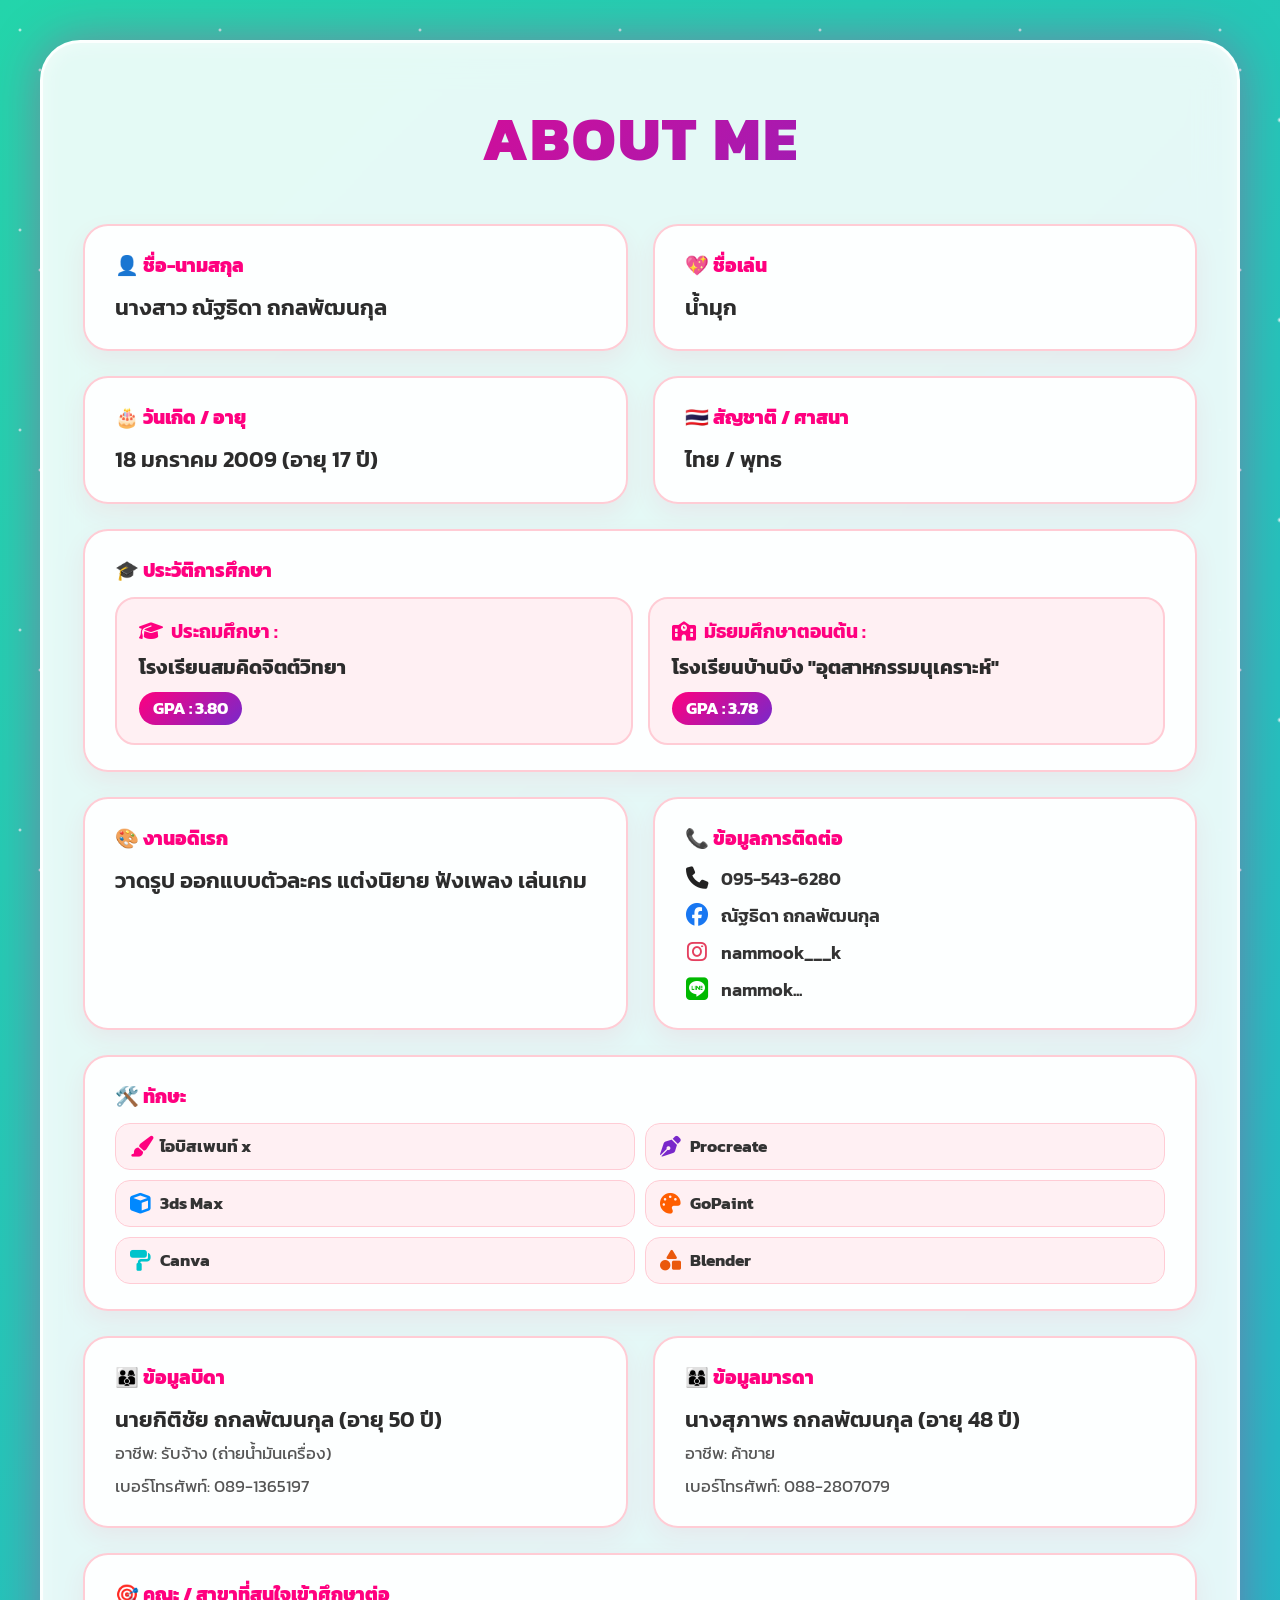
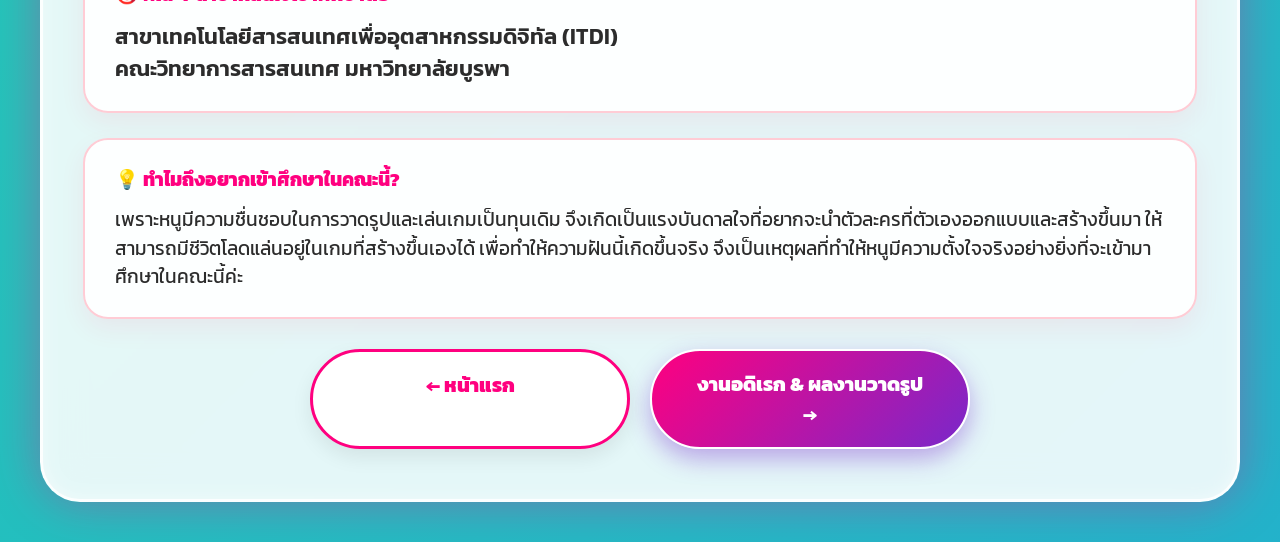
==== commit acebca7d: "about.html" ====
--- a/about.html
+++ b/about.html
@@ -341,7 +341,7 @@
 
             <div class="card-info">
                 <span class="label">🎨 งานอดิเรก</span>
-                <p class="value">ฟังเพลง, วาดรูป, เล่นเกม</p>
+                <p class="value">วาดรูป ออกแบบตัวละคร แต่งนิยาย ฟังเพลง เล่นเกม </p>
             </div>
 
             <!-- ข้อมูลการติดต่อ -->
